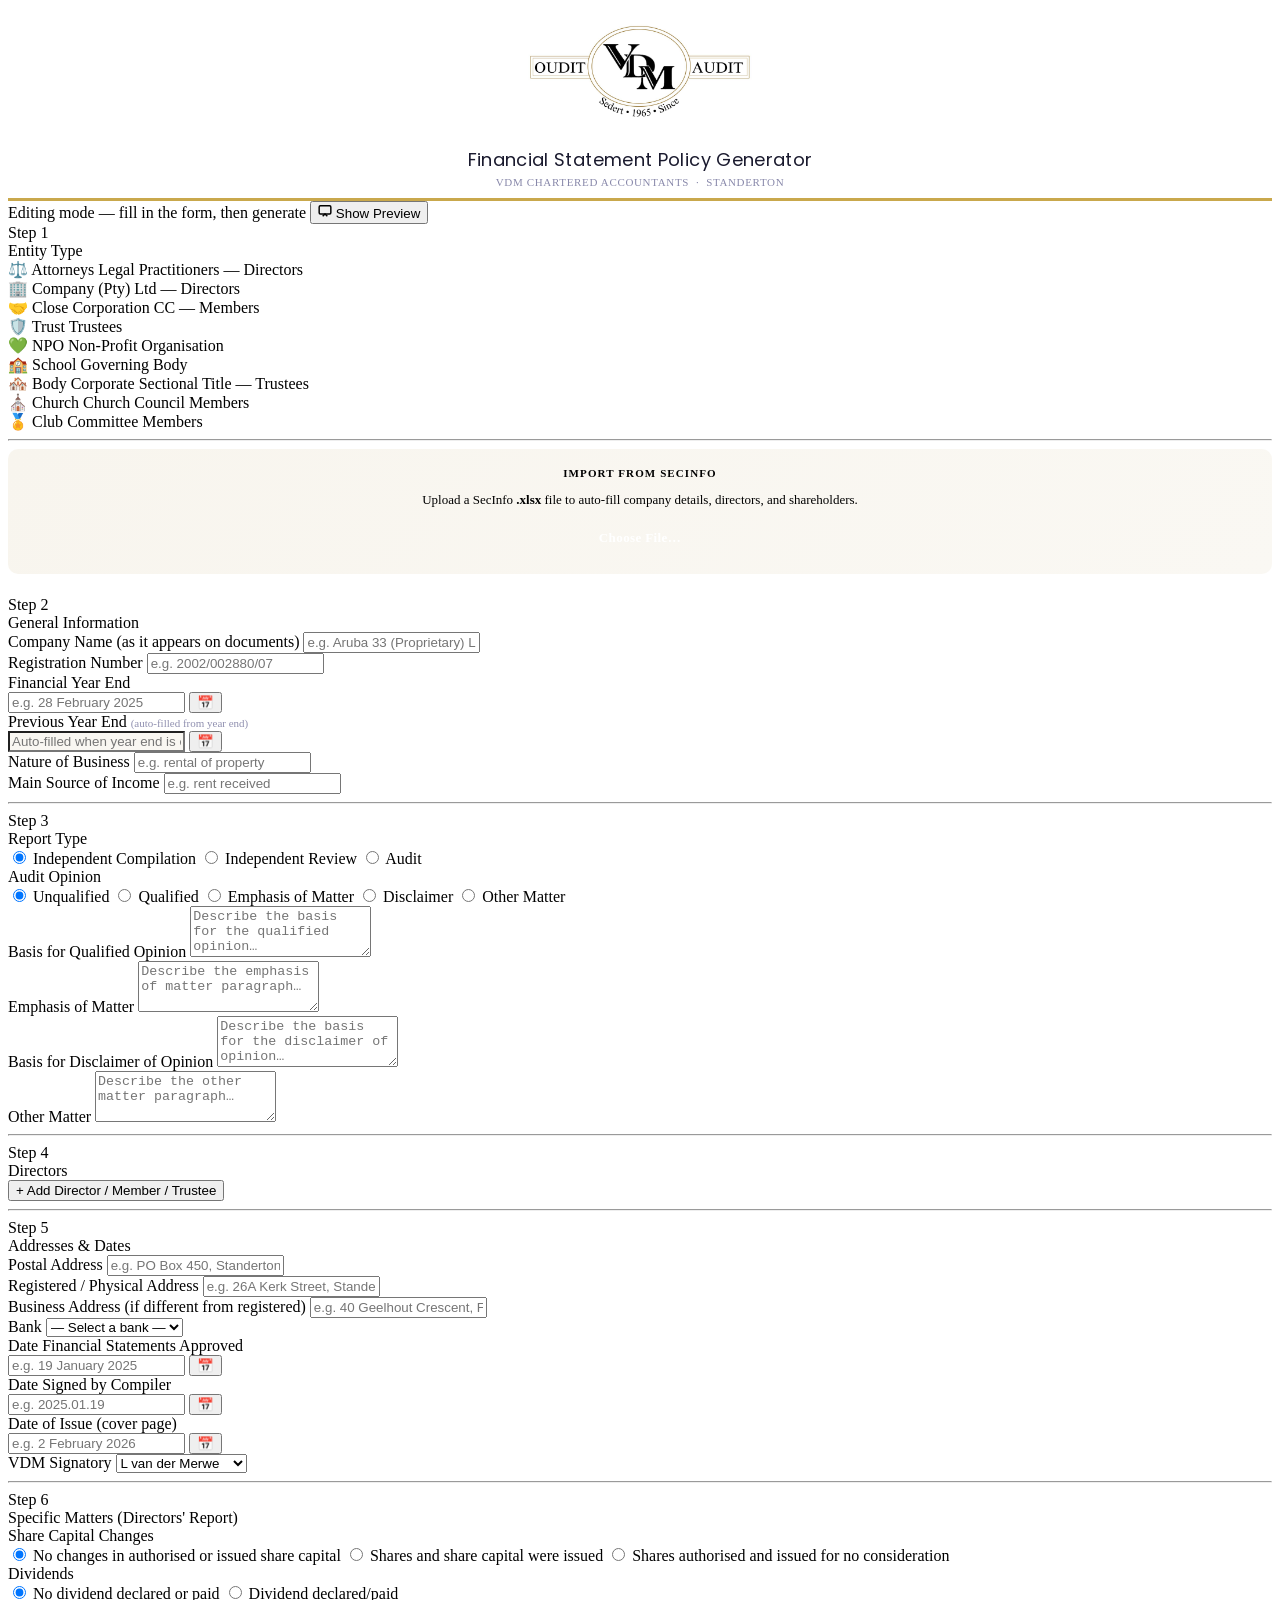
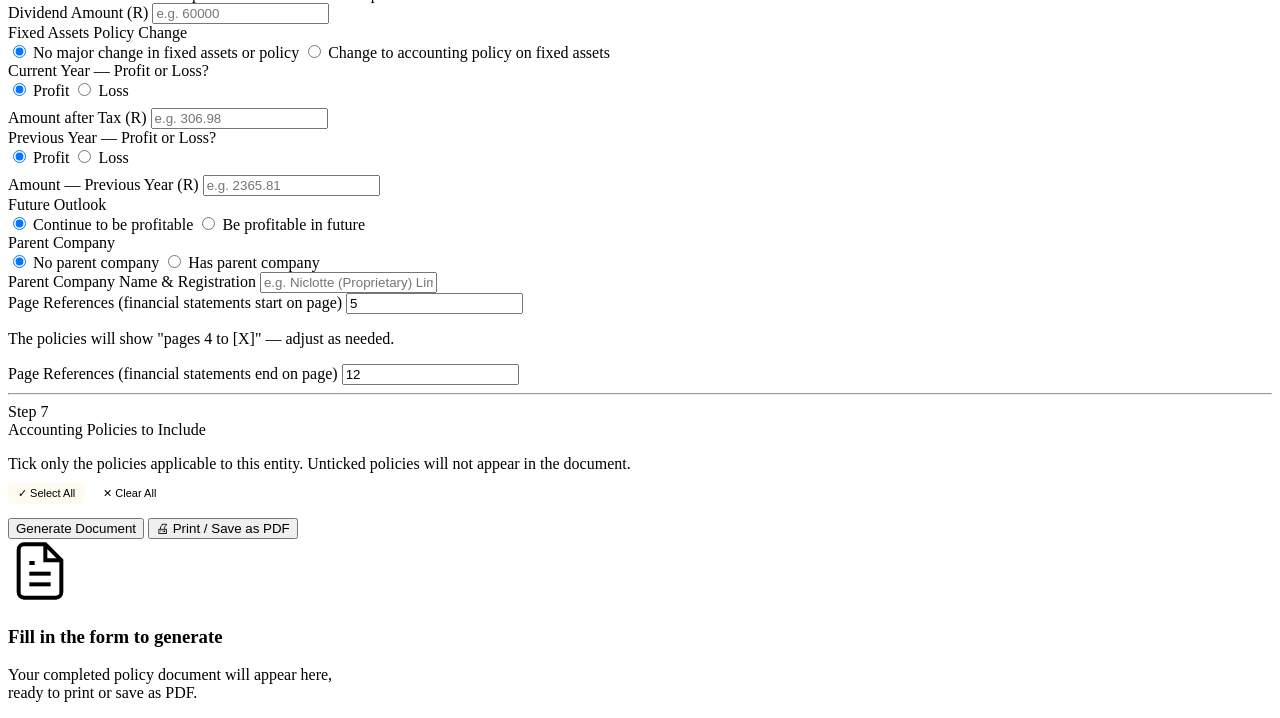
==== index.html @ 333bf8d8 "Add files via upload" ====
<!DOCTYPE html>
<html lang="en">

<head>
  <meta charset="UTF-8">
  <meta name="viewport" content="width=device-width, initial-scale=1.0">
  <title>VDM — Financial Statement Policy Generator</title>
  <link
    href="https://fonts.googleapis.com/css2?family=Libre+Baskerville:ital,wght@0,400;0,700;1,400&family=Poppins:wght@300;400;500;600;700&display=swap"
    rel="stylesheet">
  <script src="https://cdn.sheetjs.com/xlsx-0.20.3/package/dist/xlsx.full.min.js"></script>
  <link rel="stylesheet" href="css/styles.css">
</head>


<body>

  <div class="sticky-header-area" id="sticky-header-area">
    <header
      style="background:#fff; border-bottom: 3px solid #c9a84c; padding: 0; display:flex; flex-direction:column; align-items:center;">
      <img
        src="[data-uri]"
        alt="VDM Chartered Accountants"
        style="width:100%; max-height:130px; object-fit:contain; object-position:center; display:block;">
      <div style="text-align:center; padding: 8px 0 10px; background:#fff; width:100%;">
        <h1
          style="font-family:'Poppins',sans-serif; font-size:18px; font-weight:400; color:#1a1a2e; letter-spacing:0.02em; margin:0;">
          Financial Statement Policy Generator</h1>
        <p style="font-size:11px; color:#8888aa; margin:3px 0 0; letter-spacing:0.06em; text-transform:uppercase;">VDM
          Chartered Accountants &nbsp;·&nbsp; Standerton</p>
      </div>
    </header>

    <!-- ── MODE TOGGLE BAR ── -->
    <div class="mode-toggle-bar" id="mode-toggle-bar">
      <span class="mode-label" id="mode-label">Editing mode — fill in the form, then generate</span>
      <button class="btn-toggle-preview" onclick="togglePreview()" id="btn-toggle-preview">
        <svg width="14" height="14" viewBox="0 0 24 24" fill="none" stroke="currentColor" stroke-width="2.5">
          <rect x="2" y="3" width="20" height="14" rx="2" />
          <polyline points="8 21 12 17 16 21" />
        </svg>
        <span id="toggle-label">Show Preview</span>
      </button>
    </div>
  </div><!-- /sticky-header-area -->

  <div class="app form-only" id="app-container">

    <!-- ══════════════ FORM PANEL ══════════════ -->
    <div class="form-panel">

      <div class="step-label">Step 1</div>
      <div class="section-title">Entity Type</div>

      <div class="entity-grid" style="grid-template-columns:1fr 1fr;">
        <div class="entity-card" id="ec-attorneys" onclick="selectEntity(this,'attorneys')">
          <span class="ec-icon">⚖️</span>
          <span class="ec-label">Attorneys</span>
          <span class="ec-sub">Legal Practitioners — Directors</span>
        </div>
        <div class="entity-card" id="ec-company" onclick="selectEntity(this,'company')">
          <span class="ec-icon">🏢</span>
          <span class="ec-label">Company</span>
          <span class="ec-sub">(Pty) Ltd — Directors</span>
        </div>
        <div class="entity-card" id="ec-cc" onclick="selectEntity(this,'cc')">
          <span class="ec-icon">🤝</span>
          <span class="ec-label">Close Corporation</span>
          <span class="ec-sub">CC — Members</span>
        </div>
        <div class="entity-card" id="ec-trust" onclick="selectEntity(this,'trust')">
          <span class="ec-icon">🛡️</span>
          <span class="ec-label">Trust</span>
          <span class="ec-sub">Trustees</span>
        </div>
        <div class="entity-card" id="ec-npo" onclick="selectEntity(this,'npo')">
          <span class="ec-icon">💚</span>
          <span class="ec-label">NPO</span>
          <span class="ec-sub">Non-Profit Organisation</span>
        </div>
        <div class="entity-card" id="ec-school" onclick="selectEntity(this,'school')">
          <span class="ec-icon">🏫</span>
          <span class="ec-label">School</span>
          <span class="ec-sub">Governing Body</span>
        </div>
        <div class="entity-card" id="ec-bc" onclick="selectEntity(this,'bc')">
          <span class="ec-icon">🏘️</span>
          <span class="ec-label">Body Corporate</span>
          <span class="ec-sub">Sectional Title — Trustees</span>
        </div>
        <div class="entity-card" id="ec-church" onclick="selectEntity(this,'church')">
          <span class="ec-icon">⛪</span>
          <span class="ec-label">Church</span>
          <span class="ec-sub">Church Council Members</span>
        </div>
        <div class="entity-card" id="ec-club" onclick="selectEntity(this,'club')">
          <span class="ec-icon">🏅</span>
          <span class="ec-label">Club</span>
          <span class="ec-sub">Committee Members</span>
        </div>
      </div>

      <hr class="form-divider">

      <!-- ══════════════ EXCEL IMPORT ══════════════ -->
      <div style="background:linear-gradient(135deg,#f8f5ee 0%,#faf8f3 100%);border:1.5px dashed var(--gold);border-radius:10px;padding:18px 22px;margin-bottom:22px;text-align:center;">
        <div style="font-size:11px;font-weight:700;letter-spacing:0.1em;text-transform:uppercase;color:var(--gold);margin-bottom:8px;">Import from SecInfo</div>
        <p style="font-size:13px;color:var(--ink-light);margin-bottom:12px;">Upload a SecInfo <strong>.xlsx</strong> file to auto-fill company details, directors, and shareholders.</p>
        <label for="xlsx-import" style="display:inline-block;padding:10px 28px;background:var(--gold);color:#fff;border-radius:7px;cursor:pointer;font-weight:600;font-size:13px;letter-spacing:0.03em;transition:background .2s;">
          Choose File…
        </label>
        <input type="file" id="xlsx-import" accept=".xlsx,.xls" style="display:none;" onchange="importSecInfo(this)">
        <div id="import-status" style="margin-top:10px;font-size:12px;color:var(--success);display:none;"></div>
      </div>

      <div class="step-label">Step 2</div>
      <div class="section-title">General Information</div>

      <div class="field-group">
        <label id="label-entityName">Company Name (as it appears on documents)</label>
        <input type="text" id="companyName" placeholder="e.g. Aruba 33 (Proprietary) Limited" oninput="liveUpdate()">
      </div>

      <div class="field-group" id="att-reg-toggle-group" style="display:none;">
        <label style="font-size:13px;font-weight:600;color:var(--ink);">Does the firm have a registration
          number?</label>
        <div class="options-group" style="margin-top:4px;">
          <label class="option-pill"><input type="radio" name="attHasReg" value="yes" checked
              onchange="toggleAttReg(); liveUpdate()"> Yes</label>
          <label class="option-pill"><input type="radio" name="attHasReg" value="no"
              onchange="toggleAttReg(); liveUpdate()"> No</label>
        </div>
      </div>

      <div class="field-group" id="reg-number-group">
        <label id="label-regNumber">Registration Number</label>
        <input type="text" id="regNumber" placeholder="e.g. 2002/002880/07" oninput="liveUpdate()">
      </div>

      <div class="field-group">
        <label>Financial Year End</label>
        <div class="date-input-wrap">
          <input type="text" id="yearEnd" placeholder="e.g. 28 February 2025" oninput="autoFillPrevYear(); liveUpdate()">
          <button type="button" class="btn-cal" onclick="toggleCal('cal-yearEnd')" title="Pick date">&#x1f4c5;</button>
          <div id="cal-yearEnd" class="cal-popup hidden"></div>
        </div>
      </div>

      <div class="field-group">
        <label>Previous Year End <span style="font-weight:400;color:#9090b0;font-size:11px;">(auto-filled from year
            end)</span></label>
        <div class="date-input-wrap">
          <input type="text" id="prevYearEnd" placeholder="Auto-filled when year end is entered" oninput="liveUpdate()" style="background:#f9f7f2;">
          <button type="button" class="btn-cal" onclick="toggleCal('cal-prevYearEnd')" title="Pick date">&#x1f4c5;</button>
          <div id="cal-prevYearEnd" class="cal-popup hidden"></div>
        </div>
      </div>

      <div class="field-group">
        <label>Nature of Business</label>
        <input type="text" id="natureBusiness" placeholder="e.g. rental of property" oninput="liveUpdate()">
      </div>

      <div class="field-group">
        <label>Main Source of Income</label>
        <input type="text" id="mainIncome" placeholder="e.g. rent received" oninput="liveUpdate()">
      </div>

      <hr class="form-divider">
      <div class="step-label">Step 3</div>
      <div class="section-title">Report Type</div>

      <div class="field-group">
        <div class="options-group">
          <label class="option-pill">
            <input type="radio" name="reportType" value="compilation" checked onchange="onReportTypeChange()">
            Independent Compilation
          </label>
          <label class="option-pill">
            <input type="radio" name="reportType" value="review" onchange="onReportTypeChange()"> Independent Review
          </label>
          <label class="option-pill">
            <input type="radio" name="reportType" value="audit" onchange="onReportTypeChange()"> Audit
          </label>
        </div>
      </div>

      <!-- ── AUDIT sub-options ── -->
      <div id="report-sub-audit" class="report-sub-panel">
        <div class="report-sub-heading">Audit Opinion</div>
        <div class="options-group">
          <label class="option-pill">
            <input type="radio" name="auditType" value="unqualified" checked onchange="onAuditTypeChange()"> Unqualified
          </label>
          <label class="option-pill">
            <input type="radio" name="auditType" value="qualified" onchange="onAuditTypeChange()"> Qualified
          </label>
          <label class="option-pill">
            <input type="radio" name="auditType" value="emphasis" onchange="onAuditTypeChange()"> Emphasis of Matter
          </label>
          <label class="option-pill">
            <input type="radio" name="auditType" value="disclaimer" onchange="onAuditTypeChange()"> Disclaimer
          </label>
          <label class="option-pill">
            <input type="radio" name="auditType" value="other" onchange="onAuditTypeChange()"> Other Matter
          </label>
        </div>
        <div class="conditional field-group" id="audit-qualified-box">
          <label>Basis for Qualified Opinion</label>
          <textarea id="auditQualifiedText" rows="3" placeholder="Describe the basis for the qualified opinion…"
            oninput="liveUpdate()"></textarea>
        </div>
        <div class="conditional field-group" id="audit-emphasis-box">
          <label>Emphasis of Matter</label>
          <textarea id="auditEmphasisText" rows="3" placeholder="Describe the emphasis of matter paragraph…"
            oninput="liveUpdate()"></textarea>
        </div>
        <div class="conditional field-group" id="audit-disclaimer-box">
          <label>Basis for Disclaimer of Opinion</label>
          <textarea id="auditDisclaimerText" rows="3" placeholder="Describe the basis for the disclaimer of opinion…"
            oninput="liveUpdate()"></textarea>
        </div>
        <div class="conditional field-group" id="audit-other-box">
          <label>Other Matter</label>
          <textarea id="auditOtherText" rows="3" placeholder="Describe the other matter paragraph…"
            oninput="liveUpdate()"></textarea>
        </div>
      </div>

      <!-- ── SCHOOL AUDIT sub-options ── -->
      <div id="report-sub-audit-school" class="report-sub-panel" style="display:none;">

        <div class="report-sub-heading">Auditor</div>
        <div class="options-group" style="margin-bottom:14px;">
          <label class="option-pill">
            <input type="radio" name="schoolAuditor" value="R DE BEER" checked onchange="liveUpdate()"> Reinette de Beer
          </label>
          <label class="option-pill">
            <input type="radio" name="schoolAuditor" value="L VAN DER MERWE" onchange="liveUpdate()"> L van der Merwe
          </label>
        </div>

        <div class="report-sub-heading">Preparer</div>
        <div class="field-group" style="margin-bottom:10px;">
          <label>Preparer Full Name</label>
          <input type="text" id="schoolPreparerName" placeholder="e.g. Veronica Buchling"
            oninput="updateSchoolPreparerPreview(); liveUpdate()" style="margin-bottom:0;">
        </div>
        <div class="field-group" style="margin-bottom:6px;">
          <label>Preparer Capacity</label>
          <select id="schoolPreparerCapacity" onchange="onSchoolPreparerCapacityChange(); liveUpdate()">
            <option value="financial officer">Financial Officer</option>
            <option value="administrative officer">Administrative Officer</option>
            <option value="independent accountant">Independent Accountant</option>
            <option value="principal">Principal</option>
            <option value="other">Other…</option>
          </select>
          <input type="text" id="schoolPreparerCapacityOther" placeholder="e.g. bookkeeper"
            style="display:none;margin-top:8px;" oninput="updateSchoolPreparerPreview(); liveUpdate()">
        </div>
        <p class="hint" id="school-preparer-preview"
          style="font-style:italic;color:#555;margin-bottom:14px;min-height:16px;"></p>

        <div class="report-sub-heading">Audit Opinion</div>
        <div class="options-group">
          <label class="option-pill">
            <input type="radio" name="schoolAuditType" value="unqualified" checked onchange="onSchoolAuditTypeChange()">
            Unqualified
          </label>
          <label class="option-pill">
            <input type="radio" name="schoolAuditType" value="qualified" onchange="onSchoolAuditTypeChange()"> Qualified
          </label>
          <label class="option-pill">
            <input type="radio" name="schoolAuditType" value="disclaimer" onchange="onSchoolAuditTypeChange()">
            Disclaimer of Opinion
          </label>
        </div>
        <div class="conditional field-group" id="school-audit-qualified-box">
          <label>Basis for Qualified Opinion</label>
          <textarea id="schoolAuditQualifiedText" rows="4" placeholder="Describe the basis for the qualified opinion…"
            oninput="liveUpdate()"></textarea>
        </div>
        <div class="conditional field-group visible" id="school-audit-other-box">
          <label>Other Matter <span style="font-weight:400;color:#9090b0;font-size:11px;">(optional — leave blank to
              omit)</span></label>
          <textarea id="schoolAuditOtherText" rows="3" placeholder="Describe any other matter to include…"
            oninput="liveUpdate()"></textarea>
        </div>
        <div class="conditional field-group" id="school-audit-disclaimer-box">
          <label>Basis for Disclaimer of Opinion</label>
          <textarea id="schoolAuditDisclaimerText" rows="6"
            placeholder="List matters that led to the disclaimer, one per line:&#10;1. Fraudulent claims of R …&#10;2. A cash shortage of R … could not be verified."
            oninput="liveUpdate()"></textarea>
        </div>
      </div>

      <!-- ── ATTORNEYS AUDIT sub-options ── -->
      <div id="report-sub-audit-attorneys" class="report-sub-panel" style="display:none;">
        <div class="field-group">
          <label>Governance Structure</label>
          <div class="options-group">
            <label class="option-pill"><input type="radio" name="attGovType" value="directors" checked
                onchange="liveUpdate()"> Directors</label>
            <label class="option-pill"><input type="radio" name="attGovType" value="partners" onchange="liveUpdate()">
              Partners</label>
          </div>
        </div>
        <div class="field-group">
          <div class="report-sub-heading">Opinion Type</div>
          <div class="options-group">
            <label class="option-pill"><input type="radio" name="attOpinionType" value="unmodified" checked
                onchange="onAttOpinionTypeChange()"> Unmodified</label>
            <label class="option-pill"><input type="radio" name="attOpinionType" value="modified"
                onchange="onAttOpinionTypeChange()"> Modified</label>
            <label class="option-pill"><input type="radio" name="attOpinionType" value="disclaimer"
                onchange="onAttOpinionTypeChange()"> Disclaimer of Opinion</label>
          </div>
        </div>
        <div class="conditional field-group" id="att-modified-box">
          <label>Basis for Modified Opinion</label>
          <textarea id="attModifiedText" rows="4" placeholder="Describe the basis for the modified opinion…"
            oninput="liveUpdate()"></textarea>
        </div>
        <div class="conditional field-group" id="att-disclaimer-box">
          <label>Basis for Disclaimer of Opinion</label>
          <textarea id="attDisclaimerText" rows="4" placeholder="Describe the basis for the disclaimer of opinion…"
            oninput="liveUpdate()"></textarea>
        </div>
        <div class="field-group">
          <label>Investment Practice</label>
          <div class="options-group">
            <label class="option-pill"><input type="radio" name="attInvestment" value="no" checked
                onchange="liveUpdate()"> Has NOT carried on an investment practice</label>
            <label class="option-pill"><input type="radio" name="attInvestment" value="yes" onchange="liveUpdate()"> Has
              carried on and complied</label>
          </div>
        </div>
        <div class="field-group">
          <label>Other Reporting Responsibilities</label>
          <div class="options-group">
            <label class="option-pill"><input type="radio" name="attOtherReport" value="none" checked
                onchange="toggleVisible('att-other-report-box', false); liveUpdate()"> None</label>
            <label class="option-pill"><input type="radio" name="attOtherReport" value="custom"
                onchange="toggleVisible('att-other-report-box', true); liveUpdate()"> Custom text</label>
          </div>
          <div class="conditional field-group" id="att-other-report-box">
            <textarea id="attOtherReportText" rows="3" placeholder="Describe other reporting responsibilities…"
              oninput="liveUpdate()"></textarea>
          </div>
        </div>
        <div class="field-group">
          <label>Auditor (signs the report)</label>
          <div class="options-group">
            <label class="option-pill"><input type="radio" name="attAuditor" value="rdb" checked
                onchange="liveUpdate()"> R de Beer (Reinette)</label>
            <label class="option-pill"><input type="radio" name="attAuditor" value="lvm" onchange="liveUpdate()"> L van
              der Merwe </label>
          </div>
        </div>
      </div>

      <!-- ── REVIEW sub-options ── -->
      <div id="report-sub-review" class="report-sub-panel" style="display:none;">
        <div class="report-sub-heading">Review Conclusion</div>
        <div class="options-group">
          <label class="option-pill">
            <input type="radio" name="reviewType" value="unqualified" checked onchange="onReviewTypeChange()">
            Unqualified
          </label>
          <label class="option-pill">
            <input type="radio" name="reviewType" value="qualified" onchange="onReviewTypeChange()"> Qualified
          </label>
        </div>
        <div class="conditional field-group" id="review-qualified-box">
          <div class="report-sub-heading" style="margin-top:6px;">Basis for Qualified Conclusion</div>
          <div class="options-group">
            <label class="option-pill">
              <input type="radio" name="reviewQualifiedBasis" value="insolvent" checked
                onchange="onReviewQualifiedBasisChange()"> Insolvent (template)
            </label>
            <label class="option-pill">
              <input type="radio" name="reviewQualifiedBasis" value="custom" onchange="onReviewQualifiedBasisChange()">
              Custom (type your own)
            </label>
          </div>
          <div class="conditional field-group" id="review-qualified-insolvent-box" style="margin-top:8px;">
            <label>Accumulated Loss (R)</label>
            <input type="text" id="reviewAccLoss" placeholder="e.g. 575385.26" oninput="liveUpdate()">
            <label style="margin-top:10px;">Total Liabilities Exceed Assets By (R)</label>
            <input type="text" id="reviewExcessLiab" placeholder="e.g. 781096.37" oninput="liveUpdate()">
          </div>
          <div class="conditional field-group" id="review-qualified-custom-box" style="margin-top:8px;">
            <label>Custom Basis for Qualified Conclusion</label>
            <textarea id="reviewQualifiedText" rows="3" placeholder="Describe the basis for the qualified conclusion…"
              oninput="liveUpdate()"></textarea>
          </div>
        </div>
      </div>

      <!-- ── COMPILATION sub-options ── -->
      <div id="report-sub-compilation" class="report-sub-panel" style="display:none;">
        <div class="report-sub-heading">Compilation Notes</div>
        <div class="options-group">
          <label class="option-pill">
            <input type="radio" name="compilationType" value="normal" checked onchange="onCompilationTypeChange()">
            Normal
          </label>
          <label class="option-pill">
            <input type="radio" name="compilationType" value="insolvent" onchange="onCompilationTypeChange()"> Insolvent
          </label>
          <label class="option-pill">
            <input type="radio" name="compilationType" value="other" onchange="onCompilationTypeChange()"> Add Other
            Matter
          </label>
        </div>
        <div class="conditional field-group" id="compilation-insolvent-box">
          <label>Accumulated Loss (R)</label>
          <input type="text" id="insolventAccLoss" placeholder="e.g. 6993" oninput="liveUpdate()">
          <label style="margin-top:10px;">Total Liabilities Exceed Assets By (R)</label>
          <input type="text" id="insolventExcessLiab" placeholder="e.g. 6993" oninput="liveUpdate()">
          <label style="margin-top:10px;">Additional Insolvency Note (optional)</label>
          <textarea id="compilationInsolventText" rows="2" placeholder="Any additional details to include…"
            oninput="liveUpdate()"></textarea>
        </div>
        <div class="conditional field-group" id="compilation-other-box">
          <label>Other Matter</label>
          <textarea id="compilationOtherText" rows="3" placeholder="Describe the other matter to include…"
            oninput="liveUpdate()"></textarea>
        </div>
      </div>

      <hr class="form-divider">
      <div class="step-label">Step 4</div>
      <div class="section-title" id="directors-section-title">Directors</div>

      <div id="directors-list"></div>
      <button class="btn-add" onclick="addDirector()">+ Add Director / Member / Trustee</button>

      <hr class="form-divider">
      <div class="step-label">Step 5</div>
      <div class="section-title">Addresses &amp; Dates</div>

      <div class="field-group">
        <label>Postal Address</label>
        <input type="text" id="postalAddress" placeholder="e.g. PO Box 450, Standerton, 2430" oninput="liveUpdate()">
      </div>

      <div class="field-group">
        <label>Registered / Physical Address</label>
        <input type="text" id="regAddress" placeholder="e.g. 26A Kerk Street, Standerton, 2430" oninput="liveUpdate()">
      </div>

      <div class="field-group">
        <label>Business Address (if different from registered)</label>
        <input type="text" id="businessAddress" placeholder="e.g. 40 Geelhout Crescent, Flora Park, 2430"
          oninput="liveUpdate()">
      </div>

      <div class="field-group">
        <label>Bank</label>
        <select id="bankSelect" onchange="updateBank()">
          <option value="">— Select a bank —</option>
          <option value="ABSA">ABSA</option>
          <option value="First National Bank">First National Bank</option>
          <option value="Standard Bank">Standard Bank</option>
          <option value="Investec">Investec</option>
          <option value="Capitec">Capitec</option>
          <option value="Discovery Bank">Discovery Bank</option>
          <option value="Nedbank">Nedbank</option>
          <option value="Tyme Bank">Tyme Bank</option>
          <option value="African Bank">African Bank</option>
          <option value="Al Baraka Bank">Al Baraka Bank</option>
          <option value="other">Other…</option>
        </select>
        <input type="text" id="bankOther" placeholder="Enter bank name" oninput="liveUpdate()"
          style="display:none;margin-top:8px;">
        <input type="hidden" id="bankName">
      </div>

      <div class="field-group">
        <label>Date Financial Statements Approved</label>
        <div class="date-input-wrap">
          <input type="text" id="dateApproved" placeholder="e.g. 19 January 2025" oninput="liveUpdate()">
          <button type="button" class="btn-cal" onclick="toggleCal('cal-dateApproved')" title="Pick date">&#x1f4c5;</button>
          <div id="cal-dateApproved" class="cal-popup hidden"></div>
        </div>
      </div>

      <div class="field-group">
        <label>Date Signed by Compiler</label>
        <div class="date-input-wrap">
          <input type="text" id="dateSigned" placeholder="e.g. 2025.01.19" oninput="liveUpdate()">
          <button type="button" class="btn-cal" onclick="toggleCal('cal-dateSigned')" title="Pick date">&#x1f4c5;</button>
          <div id="cal-dateSigned" class="cal-popup hidden"></div>
        </div>
      </div>

      <div class="field-group">
        <label>Date of Issue (cover page)</label>
        <div class="date-input-wrap">
          <input type="text" id="dateOfIssue" placeholder="e.g. 2 February 2026" oninput="liveUpdate()">
          <button type="button" class="btn-cal" onclick="toggleCal('cal-dateOfIssue')" title="Pick date">&#x1f4c5;</button>
          <div id="cal-dateOfIssue" class="cal-popup hidden"></div>
        </div>
      </div>

      <div class="field-group">
        <label id="label-signer">VDM Signatory</label>
        <select id="compilerSigner" onchange="liveUpdate()">
          <option value="L VAN DER MERWE">L van der Merwe</option>
          <option value="HL VAN DER MERWE">HL van der Merwe</option>
          <option value="R DE BEER">R de Beer</option>
          <option value="R WOLMARANS">R Wolmarans</option>
        </select>
      </div>

      <!-- Preparer block (review / audit only, non-school) -->
      <div id="preparer-block" style="display:none;">
        <div class="field-group">
          <label>Preparer Full Name</label>
          <input type="text" id="preparerName" placeholder="e.g. Veronica Buchling"
            oninput="updatePreparerPreview(); liveUpdate()" style="margin-bottom:0;">
        </div>
        <div class="field-group" style="margin-bottom:6px;">
          <label>Preparer Capacity</label>
          <select id="preparerCapacity" onchange="onPreparerCapacityChange(); liveUpdate()">
            <option value="financial officer">Financial Officer</option>
            <option value="administrative officer">Administrative Officer</option>
            <option value="independent accountant">Independent Accountant</option>
            <option value="chief financial officer">Chief Financial Officer</option>
            <option value="bookkeeper">Bookkeeper</option>
            <option value="treasurer">Treasurer</option>
            <option value="other">Other...</option>
          </select>
          <input type="text" id="preparerCapacityOther" placeholder="e.g. secretary"
            style="display:none;margin-top:8px;" oninput="updatePreparerPreview(); liveUpdate()">
        </div>
        <p class="hint" id="preparer-preview" style="font-style:italic;color:#555;margin-bottom:4px;min-height:16px;">
        </p>
        <!-- Engagement letter question — shown for all report types -->
        <div id="engagement-block"
          style="display:none;margin-top:14px;padding-top:14px;border-top:1px solid var(--border);">
          <label style="font-size:13px;font-weight:600;color:var(--ink);">Do you require an engagement letter?</label>
          <div class="options-group" style="margin-top:6px;">
            <label class="option-pill">
              <input type="radio" name="engagementLetter" value="no" checked
                onchange="toggleEngagementTypes(); liveUpdate()"> No
            </label>
            <label class="option-pill">
              <input type="radio" name="engagementLetter" value="yes" onchange="toggleEngagementTypes(); liveUpdate()">
              Yes
            </label>
          </div>
          <div id="engagement-types-panel"
            style="display:none;margin-top:10px;padding:12px 16px;background:var(--panel);border-radius:8px;border:1px solid var(--border);">
            <div id="engagement-types-standard">
              <label
                style="font-size:12px;font-weight:600;color:var(--ink-light);display:block;margin-bottom:8px;">Select
                engagement letter type(s):</label>
              <div style="display:flex;flex-wrap:wrap;gap:10px;">
                <label class="option-pill" style="display:inline-flex;align-items:center;gap:6px;">
                  <input type="checkbox" id="engTypeAccounting" onchange="liveUpdate()"> Accounting
                </label>
                <label class="option-pill" style="display:inline-flex;align-items:center;gap:6px;">
                  <input type="checkbox" id="engTypeReview" onchange="liveUpdate()"> Review
                </label>
                <label class="option-pill" style="display:inline-flex;align-items:center;gap:6px;">
                  <input type="checkbox" id="engTypeAudit" onchange="liveUpdate()"> Audit
                </label>
              </div>
            </div>
            <div id="engagement-types-attorneys" style="display:none;">
              <p style="font-size:12px;color:var(--ink-light);margin:0;">✓ Reasonable Assurance Engagement — Legal
                Practitioners' Trust Accounts (Audit letterhead)</p>
              <div class="field-group" style="margin-top:10px;margin-bottom:0;">
                <label style="font-size:12px;font-weight:600;">Engagement Letter Signed By</label>
                <div class="options-group" style="margin-top:4px;">
                  <label class="option-pill"><input type="radio" name="attEngSigner" value="R DE BEER" checked
                      onchange="liveUpdate()"> R de Beer (Reinette)</label>
                  <label class="option-pill"><input type="radio" name="attEngSigner" value="L VAN DER MERWE"
                      onchange="liveUpdate()"> L van der Merwe </label>
                </div>
              </div>
            </div>
          </div>
          <p class="hint">If yes, the selected engagement letter(s) will be appended to the generated document.</p>
        </div>
      </div>

      <hr class="form-divider" id="step6-divider">
      <div id="step6-block">
        <div class="step-label">Step 6</div>
        <div class="section-title">Specific Matters (Directors' Report)</div>

        <div class="field-group" id="share-capital-group">
          <label>Share Capital Changes</label>
          <div class="options-group">
            <label class="option-pill">
              <input type="radio" name="shareCapital" value="nochange" checked onchange="liveUpdate()"> No changes in
              authorised or issued share capital
            </label>
            <label class="option-pill">
              <input type="radio" name="shareCapital" value="issued" onchange="liveUpdate()"> Shares and share capital
              were issued
            </label>
            <label class="option-pill">
              <input type="radio" name="shareCapital" value="noconsideration" onchange="liveUpdate()"> Shares authorised
              and issued for no consideration
            </label>
          </div>
        </div>

        <div class="field-group" id="dividends-group">
          <label id="dividends-label">Dividends</label>
          <div class="options-group">
            <label class="option-pill" id="dividend-pill-none">
              <input type="radio" name="dividends" value="none" checked onchange="updateDividend()"> No dividend
              declared or paid
            </label>
            <label class="option-pill" id="dividend-pill-declared">
              <input type="radio" name="dividends" value="declared" onchange="updateDividend()"> Dividend declared/paid
            </label>
          </div>
        </div>
        <div class="conditional field-group" id="dividend-amount-group">
          <label>Dividend Amount (R)</label>
          <input type="text" id="dividendAmount" placeholder="e.g. 60000" oninput="liveUpdate()">
        </div>

        <div class="field-group">
          <label>Fixed Assets Policy Change</label>
          <div class="options-group">
            <label class="option-pill">
              <input type="radio" name="fixedAssets" value="nochange" checked onchange="liveUpdate()"> No major change
              in fixed assets or policy
            </label>
            <label class="option-pill">
              <input type="radio" name="fixedAssets" value="change" onchange="liveUpdate()"> Change to accounting policy
              on fixed assets
            </label>
          </div>
        </div>

        <div class="field-group">
          <label>Current Year — Profit or Loss?</label>
          <div class="options-group" style="margin-bottom:8px;">
            <label class="option-pill">
              <input type="radio" name="plType" value="profit" checked onchange="liveUpdate()"> Profit
            </label>
            <label class="option-pill">
              <input type="radio" name="plType" value="loss" onchange="liveUpdate()"> Loss
            </label>
          </div>
          <label style="margin-top:4px;">Amount after Tax (R)</label>
          <input type="text" id="profitLoss" placeholder="e.g. 306.98" oninput="liveUpdate()">
        </div>
        <div class="field-group">
          <label>Previous Year — Profit or Loss?</label>
          <div class="options-group" style="margin-bottom:8px;">
            <label class="option-pill">
              <input type="radio" name="prevPlType" value="profit" checked onchange="liveUpdate()"> Profit
            </label>
            <label class="option-pill">
              <input type="radio" name="prevPlType" value="loss" onchange="liveUpdate()"> Loss
            </label>
          </div>
          <label style="margin-top:4px;">Amount — Previous Year (R)</label>
          <input type="text" id="prevProfitLoss" placeholder="e.g. 2365.81" oninput="liveUpdate()">
        </div>
        <div class="field-group">
          <label>Future Outlook</label>
          <div class="options-group">
            <label class="option-pill">
              <input type="radio" name="outlook" value="continue" checked onchange="liveUpdate()"> Continue to be
              profitable
            </label>
            <label class="option-pill">
              <input type="radio" name="outlook" value="future" onchange="liveUpdate()"> Be profitable in future
            </label>
          </div>
        </div>

        <div class="field-group" id="parent-co-group">
          <label>Parent Company</label>
          <div class="options-group">
            <label class="option-pill">
              <input type="radio" name="parentCo" value="none" checked onchange="updateParent()"> No parent company
            </label>
            <label class="option-pill">
              <input type="radio" name="parentCo" value="has" onchange="updateParent()"> Has parent company
            </label>
          </div>
        </div>
        <div class="conditional field-group" id="parent-group">
          <label>Parent Company Name &amp; Registration</label>
          <input type="text" id="parentName"
            placeholder="e.g. Niclotte (Proprietary) Limited, (Registration number - 1997/007124/07)"
            oninput="liveUpdate()">
        </div>

        <div class="field-group">
          <label>Page References (financial statements start on page)</label>
          <input type="text" id="pageStart" placeholder="e.g. 5" oninput="liveUpdate()" value="5">
          <p class="hint">The policies will show "pages 4 to [X]" — adjust as needed.</p>
        </div>
        <div class="field-group">
          <label>Page References (financial statements end on page)</label>
          <input type="text" id="pageEnd" placeholder="e.g. 12" oninput="liveUpdate()" value="12">
        </div>

      </div><!-- /step6-block -->

      <!-- ── BODY CORPORATE specific fields (Step 6 replacement) ── -->
      <div id="step6-bc-divider" style="display:none;">
        <hr class="form-divider">
      </div>
      <div id="step6-bc-block" style="display:none;">
        <div class="step-label">Step 6</div>
        <div class="section-title">Body Corporate — Trustees' Report</div>

        <div class="field-group">
          <label>Scheme Name &amp; Physical Address</label>
          <input type="text" id="bcSchemeAddress"
            placeholder="e.g. Majuba Body Corporate, 7 Charl Cilliers Street, Secunda, 2302" oninput="liveUpdate()">
          <p class="hint">Used in the "established to administer the common property of…" paragraph.</p>
        </div>

        <div class="field-group">
          <label>Events After the Reporting Period</label>
          <div class="options-group" style="margin-bottom:8px;">
            <label class="option-pill">
              <input type="radio" name="bcEvents" value="none" checked onchange="onBcEventsChange()"> No material events
            </label>
            <label class="option-pill">
              <input type="radio" name="bcEvents" value="custom" onchange="onBcEventsChange()"> Describe events
            </label>
          </div>
          <div class="conditional field-group" id="bc-events-box" style="margin-top:8px;">
            <textarea id="bcEventsText" rows="3"
              placeholder="Describe the event(s) that occurred after the reporting date…"
              oninput="liveUpdate()"></textarea>
          </div>
        </div>

        <div class="field-group">
          <label>Contributions Result — Current Year</label>
          <div class="options-group" style="margin-bottom:8px;">
            <label class="option-pill">
              <input type="radio" name="bcContribType" value="surplus" checked onchange="liveUpdate()"> Levy Surplus
            </label>
            <label class="option-pill">
              <input type="radio" name="bcContribType" value="deficit" onchange="liveUpdate()"> Levy Deficit
            </label>
          </div>
          <label style="margin-top:4px;">Amount (R)</label>
          <input type="text" id="bcContribAmount" placeholder="e.g. 43 981" oninput="liveUpdate()">
        </div>

        <div class="field-group">
          <label>Previous Year Label</label>
          <input type="text" id="bcPrevYear" placeholder="e.g. 2024" oninput="liveUpdate()" style="max-width:120px;">
        </div>

        <div class="field-group">
          <label>Contributions Result — Previous Year</label>
          <div class="options-group" style="margin-bottom:8px;">
            <label class="option-pill">
              <input type="radio" name="bcPrevContribType" value="surplus" checked onchange="liveUpdate()"> Levy Surplus
            </label>
            <label class="option-pill">
              <input type="radio" name="bcPrevContribType" value="deficit" onchange="liveUpdate()"> Levy Deficit
            </label>
          </div>
          <label style="margin-top:4px;">Previous Year Amount (R)</label>
          <input type="text" id="bcPrevContribAmount" placeholder="e.g. 45 852" oninput="liveUpdate()">
        </div>

        <div class="field-group">
          <label>Management &amp; Conduct Rules</label>
          <div class="options-group">
            <label class="option-pill">
              <input type="radio" name="bcMgmtRules" value="nochange" checked onchange="liveUpdate()"> No amendments or
              additions
            </label>
            <label class="option-pill">
              <input type="radio" name="bcMgmtRules" value="custom" onchange="onBcMgmtRulesChange()"> Amendments made —
              describe
            </label>
          </div>
          <div class="conditional field-group" id="bc-mgmt-rules-box" style="margin-top:8px;">
            <textarea id="bcMgmtRulesText" rows="3"
              placeholder="Describe the amendment or addition to the management/conduct rules…"
              oninput="liveUpdate()"></textarea>
          </div>
        </div>

        <hr style="border:none;border-top:1px dashed var(--border);margin:18px 0;">
        <div class="step-label" style="margin-bottom:4px;">Annual General Meeting Minutes</div>
        <p class="hint" style="margin-bottom:12px;">If required, the AGM minutes will be appended after the policy
          pages.</p>

        <div class="field-group">
          <label>Include AGM Minutes?</label>
          <div class="options-group">
            <label class="option-pill">
              <input type="radio" name="bcAGM" value="no" checked onchange="liveUpdate()"> No
            </label>
            <label class="option-pill">
              <input type="radio" name="bcAGM" value="yes" onchange="liveUpdate()"> Yes
            </label>
          </div>
        </div>

        <div class="field-group">
          <label>Meeting Venue</label>
          <input type="text" id="bcAGMVenue" placeholder="e.g. 7 Charl Cilliers Street, Secunda" oninput="liveUpdate()">
          <p class="hint">Used in "held at _____ on [date]".</p>
        </div>

        <div class="field-group">
          <label>Meeting Date</label>
          <div class="date-input-wrap">
            <input type="text" id="bcAGMDate" placeholder="e.g. 30 October 2025" oninput="liveUpdate()">
            <button type="button" class="btn-cal" onclick="toggleCal('cal-bcAGMDate')" title="Pick date">&#x1f4c5;</button>
            <div id="cal-bcAGMDate" class="cal-popup hidden"></div>
          </div>
        </div>

      </div>

      <!-- ── TRUST specific fields (Minutes) ── -->
      <div id="step6-trust-divider" style="display:none;">
        <hr class="form-divider">
      </div>
      <div id="step6-trust-block" style="display:none;">
        <div class="step-label">Step 6</div>
        <div class="section-title">Trust — Minutes of Annual General Meeting</div>

        <div class="field-group">
          <label>Meeting Venue</label>
          <input type="text" id="trustAGMVenue" placeholder="e.g. 17 Church Street, Standerton" oninput="liveUpdate()">
          <p class="hint">Used in "held at _____ on [date]".</p>
        </div>

        <div class="field-group">
          <label>Meeting Date</label>
          <div class="date-input-wrap">
            <input type="text" id="trustAGMDate" placeholder="e.g. 1 March 2025" oninput="liveUpdate()">
            <button type="button" class="btn-cal" onclick="toggleCal('cal-trustAGMDate')" title="Pick date">&#x1f4c5;</button>
            <div id="cal-trustAGMDate" class="cal-popup hidden"></div>
          </div>
        </div>

        <div class="field-group">
          <label>Bank Account</label>
          <div class="options-group">
            <label class="option-pill">
              <input type="radio" name="trustBankAcct" value="has" checked onchange="liveUpdate()"> Trust has a bank
              account
            </label>
            <label class="option-pill">
              <input type="radio" name="trustBankAcct" value="none" onchange="liveUpdate()"> No bank account
              (unnecessary costs)
            </label>
          </div>
        </div>

        <div class="field-group">
          <label>Tax Registration</label>
          <div class="options-group">
            <label class="option-pill">
              <input type="radio" name="trustTax" value="registered" checked onchange="liveUpdate()"> Trust is
              registered for tax
            </label>
            <label class="option-pill">
              <input type="radio" name="trustTax" value="none" onchange="liveUpdate()"> Never registered — no taxable
              income after distributions
            </label>
          </div>
        </div>

        <div class="field-group">
          <label>Distributions to Beneficiaries</label>
          <div class="options-group">
            <label class="option-pill">
              <input type="radio" name="trustDistributions" value="yes" checked onchange="liveUpdate()"> All
              distributions approved by trustees (loan accounts)
            </label>
            <label class="option-pill">
              <input type="radio" name="trustDistributions" value="no" onchange="liveUpdate()"> No distributions during
              this financial year
            </label>
          </div>
        </div>

        <div class="field-group">
          <label>Donations Received</label>
          <div class="options-group">
            <label class="option-pill">
              <input type="radio" name="trustDonations" value="no" checked onchange="liveUpdate()"> No donations
              received
            </label>
            <label class="option-pill">
              <input type="radio" name="trustDonations" value="yes" onchange="liveUpdate()"> Donations were received
            </label>
          </div>
        </div>

        <div class="field-group">
          <label>Trustees' Remuneration</label>
          <div class="options-group">
            <label class="option-pill">
              <input type="radio" name="trustRemuneration" value="approved" onchange="liveUpdate()"> Approved as shown
              in financial statements
            </label>
            <label class="option-pill">
              <input type="radio" name="trustRemuneration" value="none" checked onchange="liveUpdate()"> No remuneration
              this financial year
            </label>
          </div>
        </div>

        <div class="field-group">
          <label>Trust Deed &amp; Letter of Authority Changes</label>
          <div class="options-group">
            <label class="option-pill">
              <input type="radio" name="trustDeedChanges" value="none" checked onchange="onTrustDeedChange()"> No
              changes
            </label>
            <label class="option-pill">
              <input type="radio" name="trustDeedChanges" value="custom" onchange="onTrustDeedChange()"> Changes were
              made — describe
            </label>
          </div>
          <div class="conditional field-group" id="trust-deed-box" style="margin-top:8px;">
            <label>Trust Deed Changes</label>
            <textarea id="trustDeedText" rows="2" placeholder="Describe Trust Deed changes…"
              oninput="liveUpdate()"></textarea>
            <label style="margin-top:8px;">Letter of Authority Changes</label>
            <textarea id="trustLoaText" rows="2" placeholder="Describe Letter of Authority changes…"
              oninput="liveUpdate()"></textarea>
          </div>
        </div>

      </div>


      <!-- Church policies toggle -->
      <div id="church-policies-divider" style="display:none;">
        <hr class="form-divider">
      </div>
      <div id="church-policies-block" style="display:none;">
        <div class="step-label">Step 6</div>
        <div class="section-title">Accounting Policies</div>
        <div class="field-group">
          <label>Include accounting policies in the document?</label>
          <div class="options-group">
            <label class="option-pill">
              <input type="radio" name="churchPolicies" value="yes" checked onchange="liveUpdate()"> Yes — include
              policies
            </label>
            <label class="option-pill">
              <input type="radio" name="churchPolicies" value="no" onchange="liveUpdate()"> No — skip policies
            </label>
          </div>
          <p class="hint">If included, select the applicable policies below in Step 7.</p>
        </div>
      </div>

      <hr class="form-divider" id="step7-divider">
      <div id="step7-block">
        <div class="step-label">Step 7</div>
        <div class="section-title">Accounting Policies to Include</div>
        <p class="hint" style="margin-bottom:10px;">Tick only the policies applicable to this entity. Unticked policies
          will not appear in the document.</p>
        <div style="display:flex;gap:8px;margin-bottom:14px;">
          <button type="button" onclick="selectAllPolicies(true)"
            style="font-size:11px;padding:4px 10px;border:1px solid var(--gold);background:#fffbf0;color:var(--ink);border-radius:5px;cursor:pointer;">&#10003;
            Select All</button>
          <button type="button" onclick="selectAllPolicies(false)"
            style="font-size:11px;padding:4px 10px;border:1px solid var(--border);background:var(--cream);color:var(--ink-light);border-radius:5px;cursor:pointer;">&#10005;
            Clear All</button>
        </div>

        <div id="policy-checklist"></div>
      </div><!-- end step7-block -->

      <!-- ── MINUTES — Company (Step 8) ── -->
      <div id="minutes-divider" style="display:none;">
        <hr class="form-divider">
      </div>
      <div id="minutes-block" style="display:none;">
        <div class="step-label">Step 8</div>
        <div class="section-title">Minutes</div>
        <p class="hint" style="margin-bottom:14px;">Generates two separate pages: a Directors' Meeting and a
          Shareholders' AGM. Entity name, year end and directors are pulled from Steps 2 &amp; 4.</p>

        <div class="field-group">
          <label>Meeting Place</label>
          <input type="text" id="minutes-venue" placeholder="e.g. Standerton" oninput="liveUpdate()">
        </div>

        <div class="field-group">
          <label>Meeting Date</label>
          <div class="date-input-wrap">
            <input type="text" id="minutes-date" placeholder="e.g. 24 January 2025" oninput="liveUpdate()">
            <button type="button" class="btn-cal" onclick="toggleCal('cal-minutes-date')" title="Pick date">&#x1f4c5;</button>
            <div id="cal-minutes-date" class="cal-popup hidden"></div>
          </div>
        </div>

        <hr style="border:none;border-top:1px dashed var(--border);margin:16px 0 14px;">
        <div
          style="font-size:11px;font-weight:700;letter-spacing:0.07em;text-transform:uppercase;color:var(--ink-light);margin-bottom:12px;">
          Shareholders' AGM — Shareholders Present</div>
        <p class="hint" style="margin-bottom:12px;">Add each shareholder. If a shareholder is a company or entity, you
          can add a proxy representative — the signature line will then read "<em>Name</em> on behalf of
          <em>Shareholder</em>".</p>

        <div id="shareholder-list"></div>
        <button type="button" onclick="addShareholder()"
          style="margin-top:4px;font-size:13px;padding:9px 18px;border:1.5px dashed var(--gold);background:#fffbf0;color:var(--ink);border-radius:7px;cursor:pointer;width:100%;font-family:inherit;">+
          Add Shareholder</button>
      </div>

      <!-- ── MINUTES — Close Corporation (Step 8) ── -->
      <div id="cc-minutes-divider" style="display:none;">
        <hr class="form-divider">
      </div>
      <div id="cc-minutes-block" style="display:none;">
        <div class="step-label">Step 8</div>
        <div class="section-title">Minutes</div>
        <p class="hint" style="margin-bottom:14px;">Generates one page — the Annual General Meeting of Members. Members
          are pulled automatically from Step 4.</p>

        <div class="field-group">
          <label>Meeting Place</label>
          <input type="text" id="cc-minutes-venue" placeholder="e.g. Standerton" oninput="liveUpdate()">
        </div>

        <div class="field-group">
          <label>Meeting Date</label>
          <div class="date-input-wrap">
            <input type="text" id="cc-minutes-date" placeholder="e.g. 24 January 2025" oninput="liveUpdate()">
            <button type="button" class="btn-cal" onclick="toggleCal('cal-cc-minutes-date')" title="Pick date">&#x1f4c5;</button>
            <div id="cal-cc-minutes-date" class="cal-popup hidden"></div>
          </div>
        </div>
      </div>

      <!-- ── LOAN CERTIFICATES (Company / CC / Trust only) ── -->
      <div id="loan-cert-divider" style="display:none;">
        <hr class="form-divider">
      </div>
      <div id="loan-cert-block" style="display:none;">
        <div class="step-label">Step 9</div>
        <div class="section-title">Loan Certificates</div>
        <p class="hint" style="margin-bottom:14px;">Each certificate is printed separately and appended after the
          financial statements. Entity name and year end are pulled from Step 2.</p>
        <div id="loan-cert-list"></div>
        <button type="button" onclick="addLoanCert()"
          style="margin-top:4px;font-size:13px;padding:9px 18px;border:1.5px dashed var(--gold);background:#fffbf0;color:var(--ink);border-radius:7px;cursor:pointer;width:100%;font-family:inherit;">+
          Add Loan Certificate</button>
      </div>

      <button class="btn-generate" onclick="generateAndPreview()">Generate Document</button>
      <button class="btn-print" id="btn-print" onclick="printDocument()">🖨 Print / Save as PDF</button>

    </div>

    <!-- ══════════════ PREVIEW PANEL ══════════════ -->
    <div class="preview-panel">

      <div class="preview-placeholder" id="placeholder">
        <svg width="64" height="64" viewBox="0 0 24 24" fill="none" stroke="currentColor" stroke-width="1.5">
          <path d="M14 2H6a2 2 0 0 0-2 2v16a2 2 0 0 0 2 2h12a2 2 0 0 0 2-2V8z" />
          <polyline points="14 2 14 8 20 8" />
          <line x1="16" y1="13" x2="8" y2="13" />
          <line x1="16" y1="17" x2="8" y2="17" />
          <polyline points="10 9 9 9 8 9" />
        </svg>
        <h3>Fill in the form to generate</h3>
        <p>Your completed policy document will appear here,<br>ready to print or save as PDF.</p>
      </div>

      <div id="document-output"></div>

    </div>
  </div>


  <script src="js/config.js"></script>
  <script src="js/utils.js"></script>
  <script src="js/EntityManager.js"></script>
  <script src="js/CalendarPicker.js"></script>
  <script src="js/DocumentGenerator.js"></script>
  <script src="js/PreviewManager.js"></script>
  <script src="js/ExcelImporter.js"></script>
  <script src="js/app.js"></script>
</body>

</html>
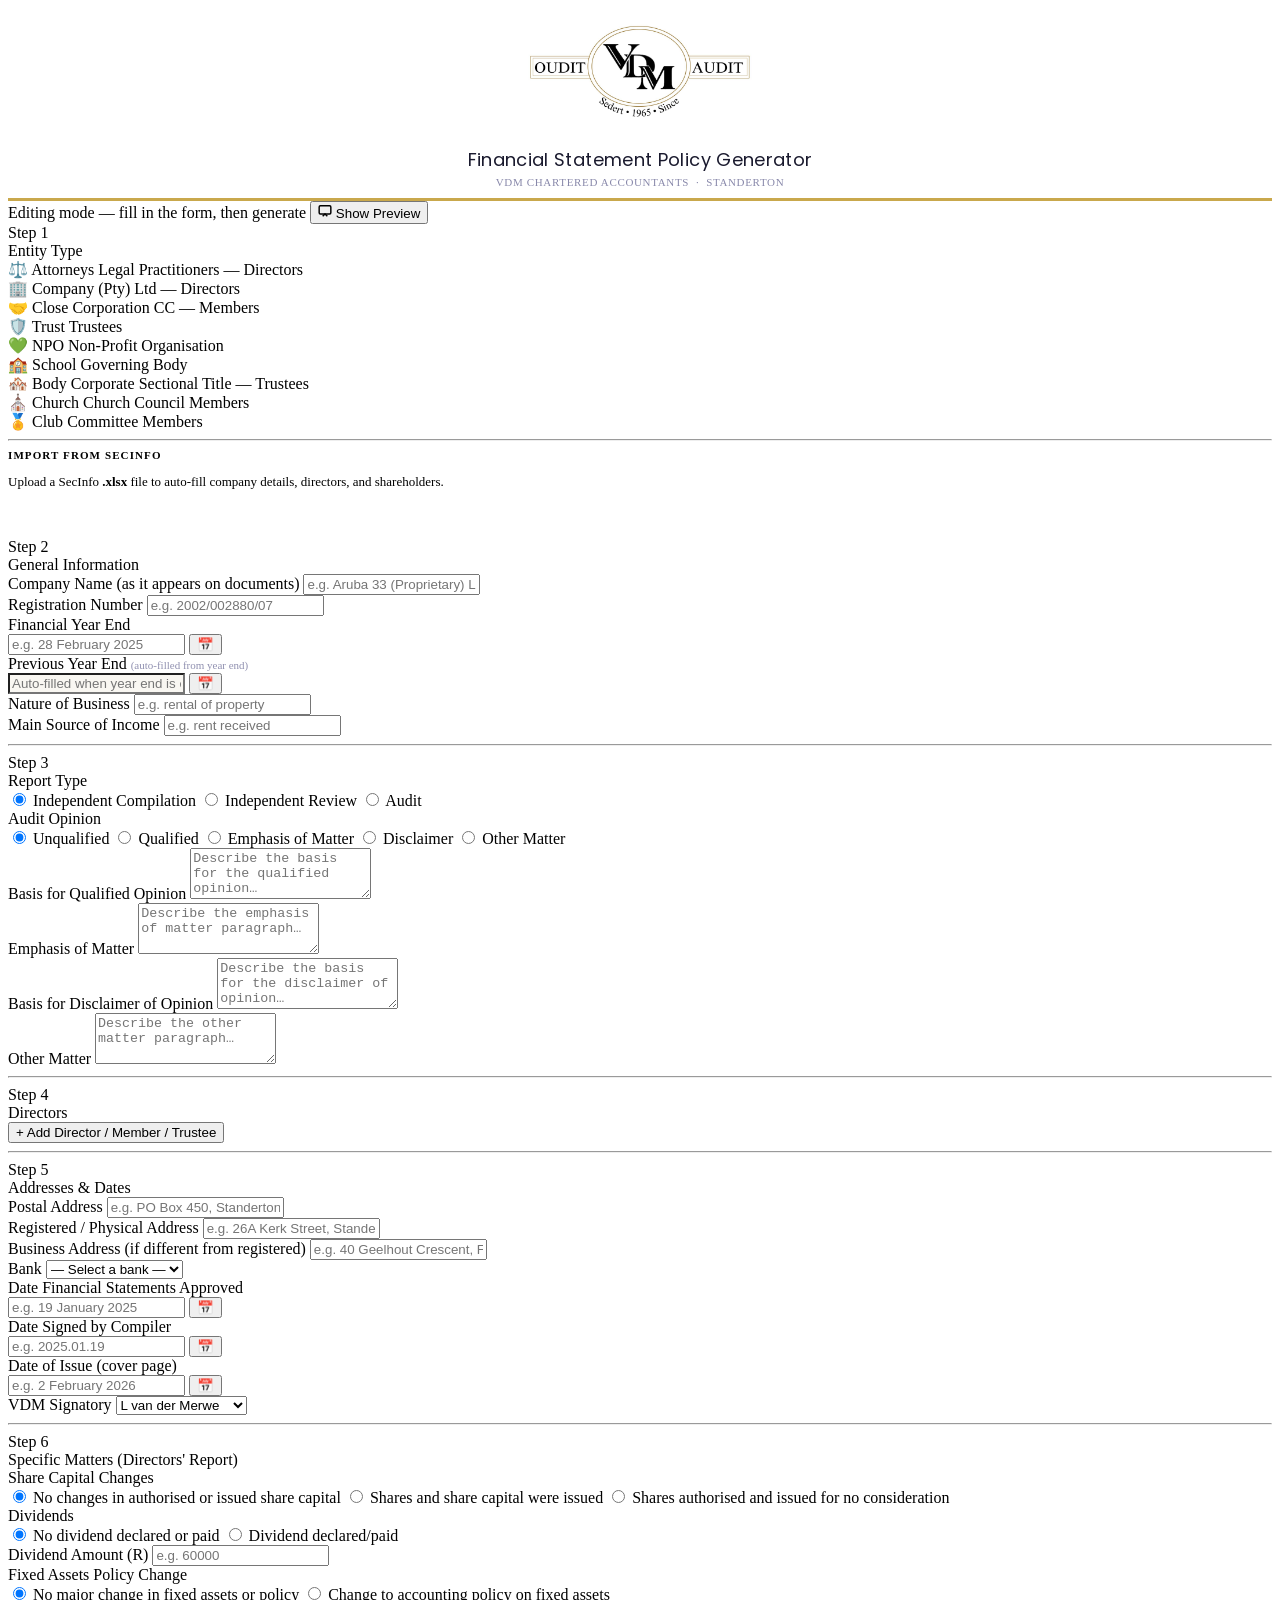
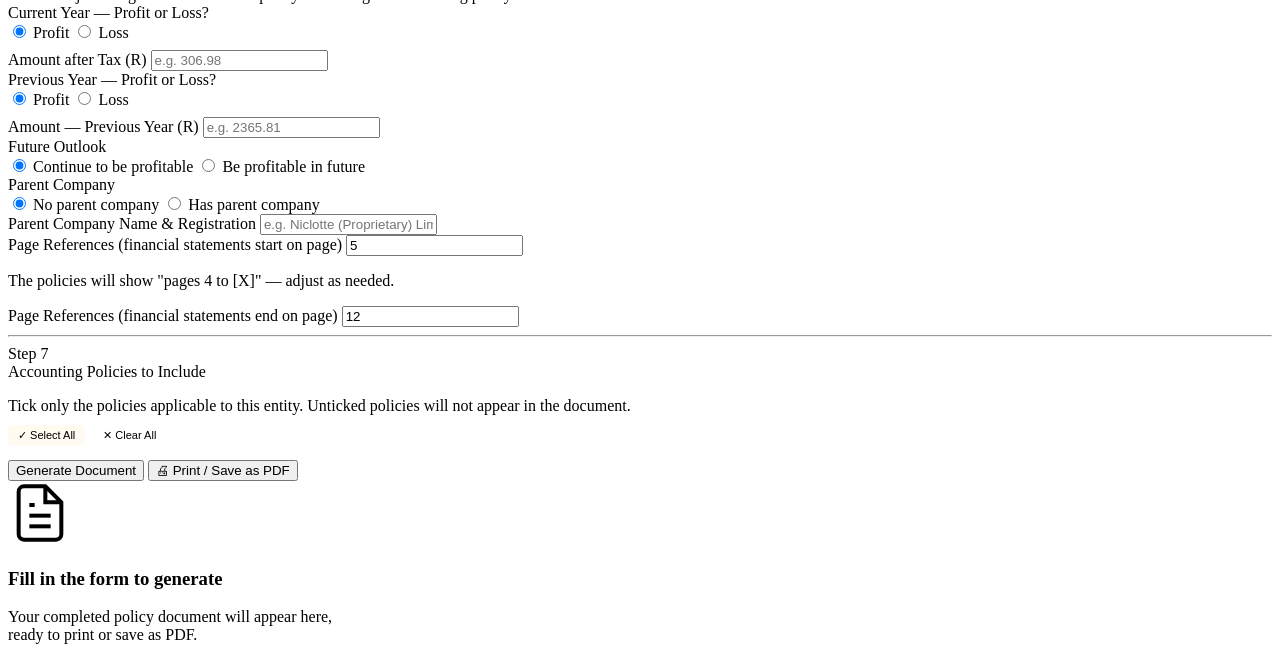
==== commit b889f53a: "Update index.html" ====
--- a/index.html
+++ b/index.html
@@ -103,7 +103,7 @@
       <hr class="form-divider">
 
       <!-- ══════════════ EXCEL IMPORT ══════════════ -->
-      <div style="background:linear-gradient(135deg,#f8f5ee 0%,#faf8f3 100%);border:1.5px dashed var(--gold);border-radius:10px;padding:18px 22px;margin-bottom:22px;text-align:center;">
+      <div class="import-box">
         <div style="font-size:11px;font-weight:700;letter-spacing:0.1em;text-transform:uppercase;color:var(--gold);margin-bottom:8px;">Import from SecInfo</div>
         <p style="font-size:13px;color:var(--ink-light);margin-bottom:12px;">Upload a SecInfo <strong>.xlsx</strong> file to auto-fill company details, directors, and shareholders.</p>
         <label for="xlsx-import" style="display:inline-block;padding:10px 28px;background:var(--gold);color:#fff;border-radius:7px;cursor:pointer;font-weight:600;font-size:13px;letter-spacing:0.03em;transition:background .2s;">
@@ -124,7 +124,7 @@
       <div class="field-group" id="att-reg-toggle-group" style="display:none;">
         <label style="font-size:13px;font-weight:600;color:var(--ink);">Does the firm have a registration
           number?</label>
-        <div class="options-group" style="margin-top:4px;">
+        <div class="options-group" style="margin-top:4px;flex-direction:row;flex-wrap:wrap;">
           <label class="option-pill"><input type="radio" name="attHasReg" value="yes" checked
               onchange="toggleAttReg(); liveUpdate()"> Yes</label>
           <label class="option-pill"><input type="radio" name="attHasReg" value="no"
@@ -643,7 +643,7 @@
 
         <div class="field-group">
           <label>Current Year — Profit or Loss?</label>
-          <div class="options-group" style="margin-bottom:8px;">
+          <div class="options-group" style="margin-bottom:8px;flex-direction:row;flex-wrap:wrap;">
             <label class="option-pill">
               <input type="radio" name="plType" value="profit" checked onchange="liveUpdate()"> Profit
             </label>
@@ -656,7 +656,7 @@
         </div>
         <div class="field-group">
           <label>Previous Year — Profit or Loss?</label>
-          <div class="options-group" style="margin-bottom:8px;">
+          <div class="options-group" style="margin-bottom:8px;flex-direction:row;flex-wrap:wrap;">
             <label class="option-pill">
               <input type="radio" name="prevPlType" value="profit" checked onchange="liveUpdate()"> Profit
             </label>
@@ -744,7 +744,7 @@
 
         <div class="field-group">
           <label>Contributions Result — Current Year</label>
-          <div class="options-group" style="margin-bottom:8px;">
+          <div class="options-group" style="margin-bottom:8px;flex-direction:row;flex-wrap:wrap;">
             <label class="option-pill">
               <input type="radio" name="bcContribType" value="surplus" checked onchange="liveUpdate()"> Levy Surplus
             </label>
@@ -763,7 +763,7 @@
 
         <div class="field-group">
           <label>Contributions Result — Previous Year</label>
-          <div class="options-group" style="margin-bottom:8px;">
+          <div class="options-group" style="margin-bottom:8px;flex-direction:row;flex-wrap:wrap;">
             <label class="option-pill">
               <input type="radio" name="bcPrevContribType" value="surplus" checked onchange="liveUpdate()"> Levy Surplus
             </label>
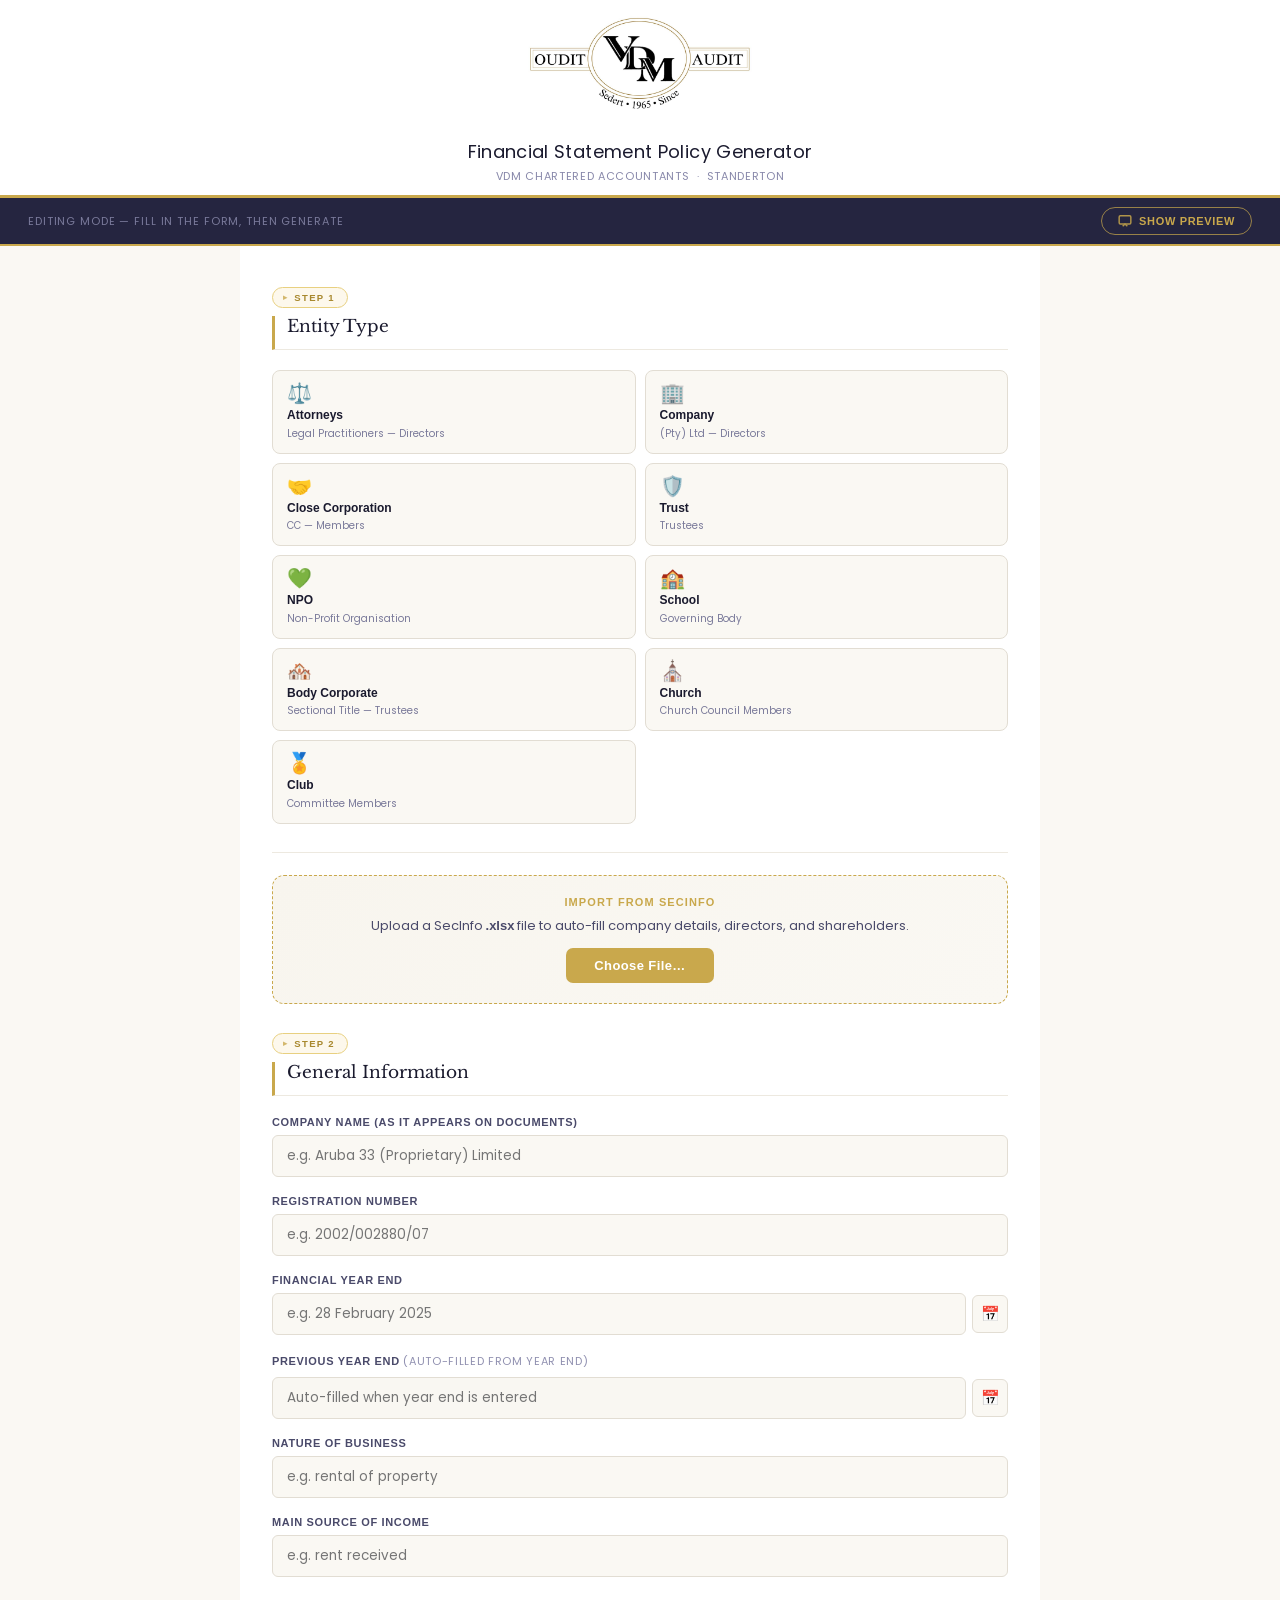
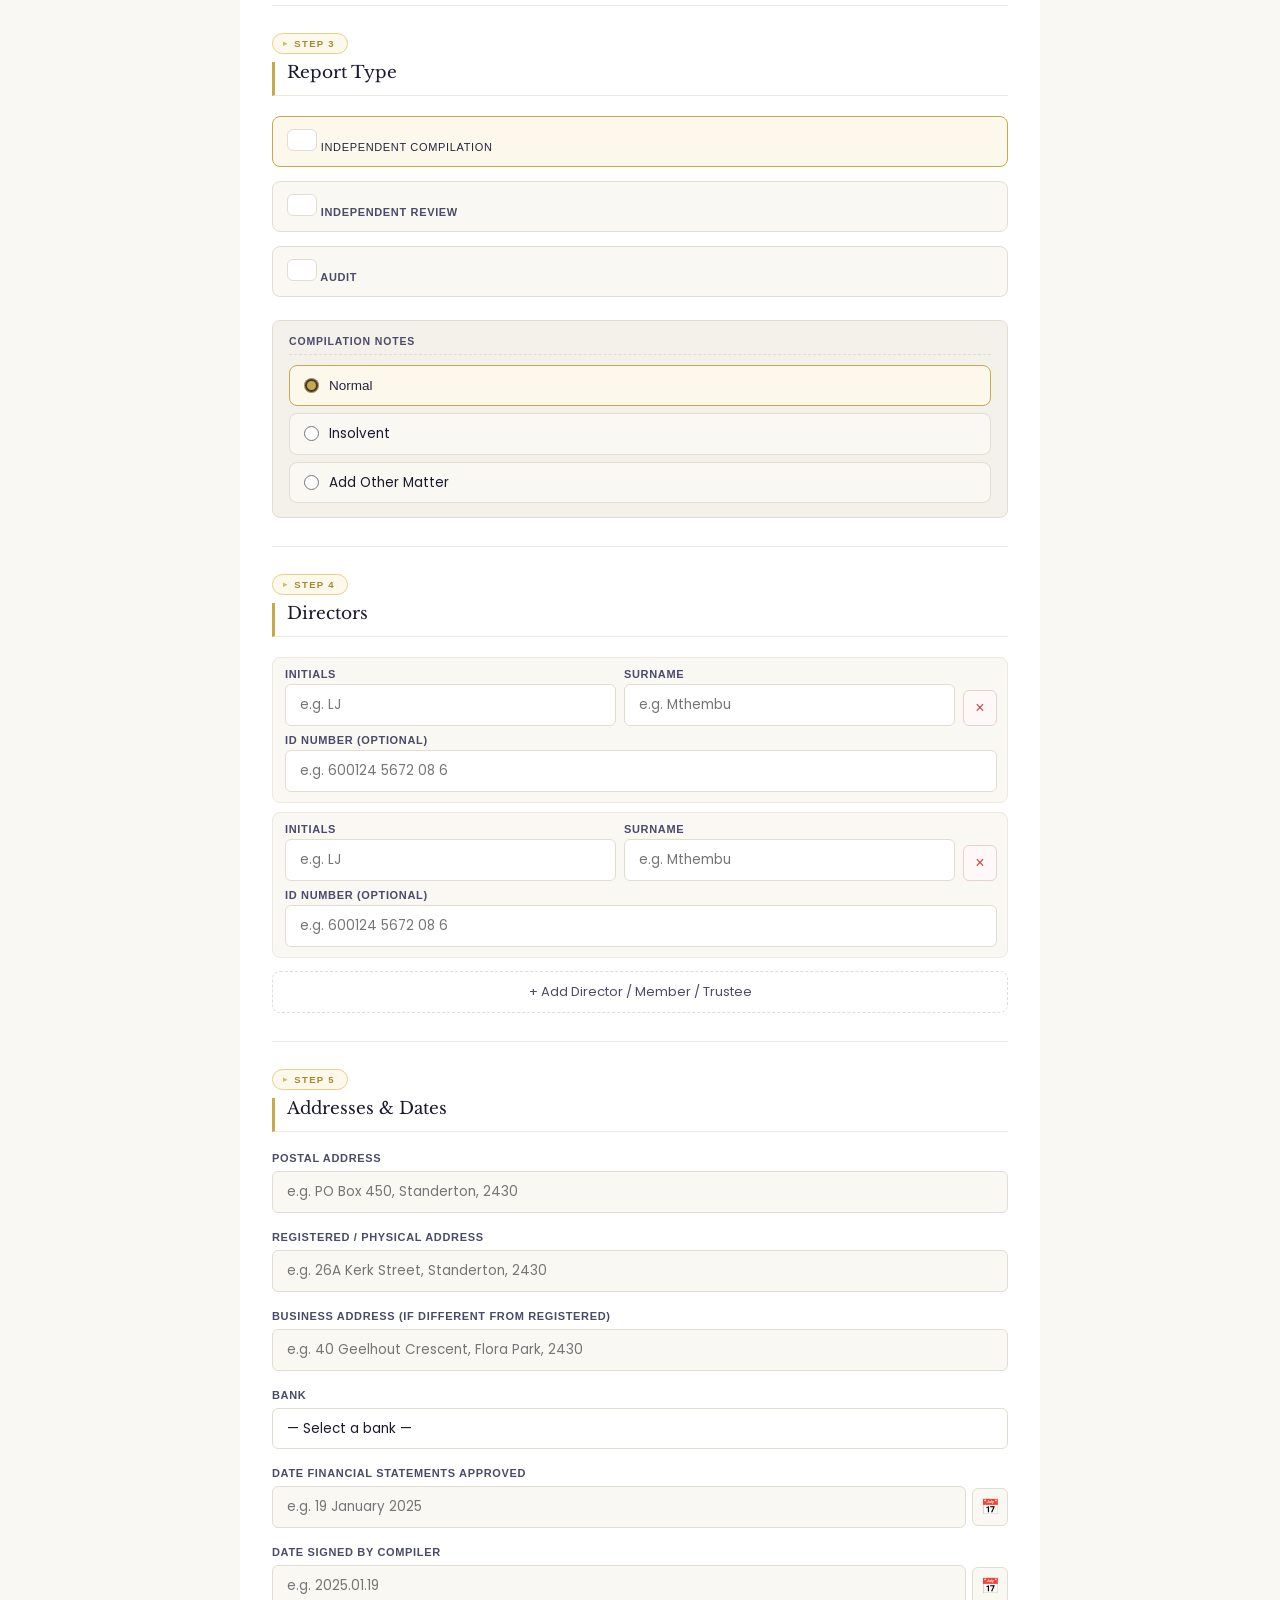
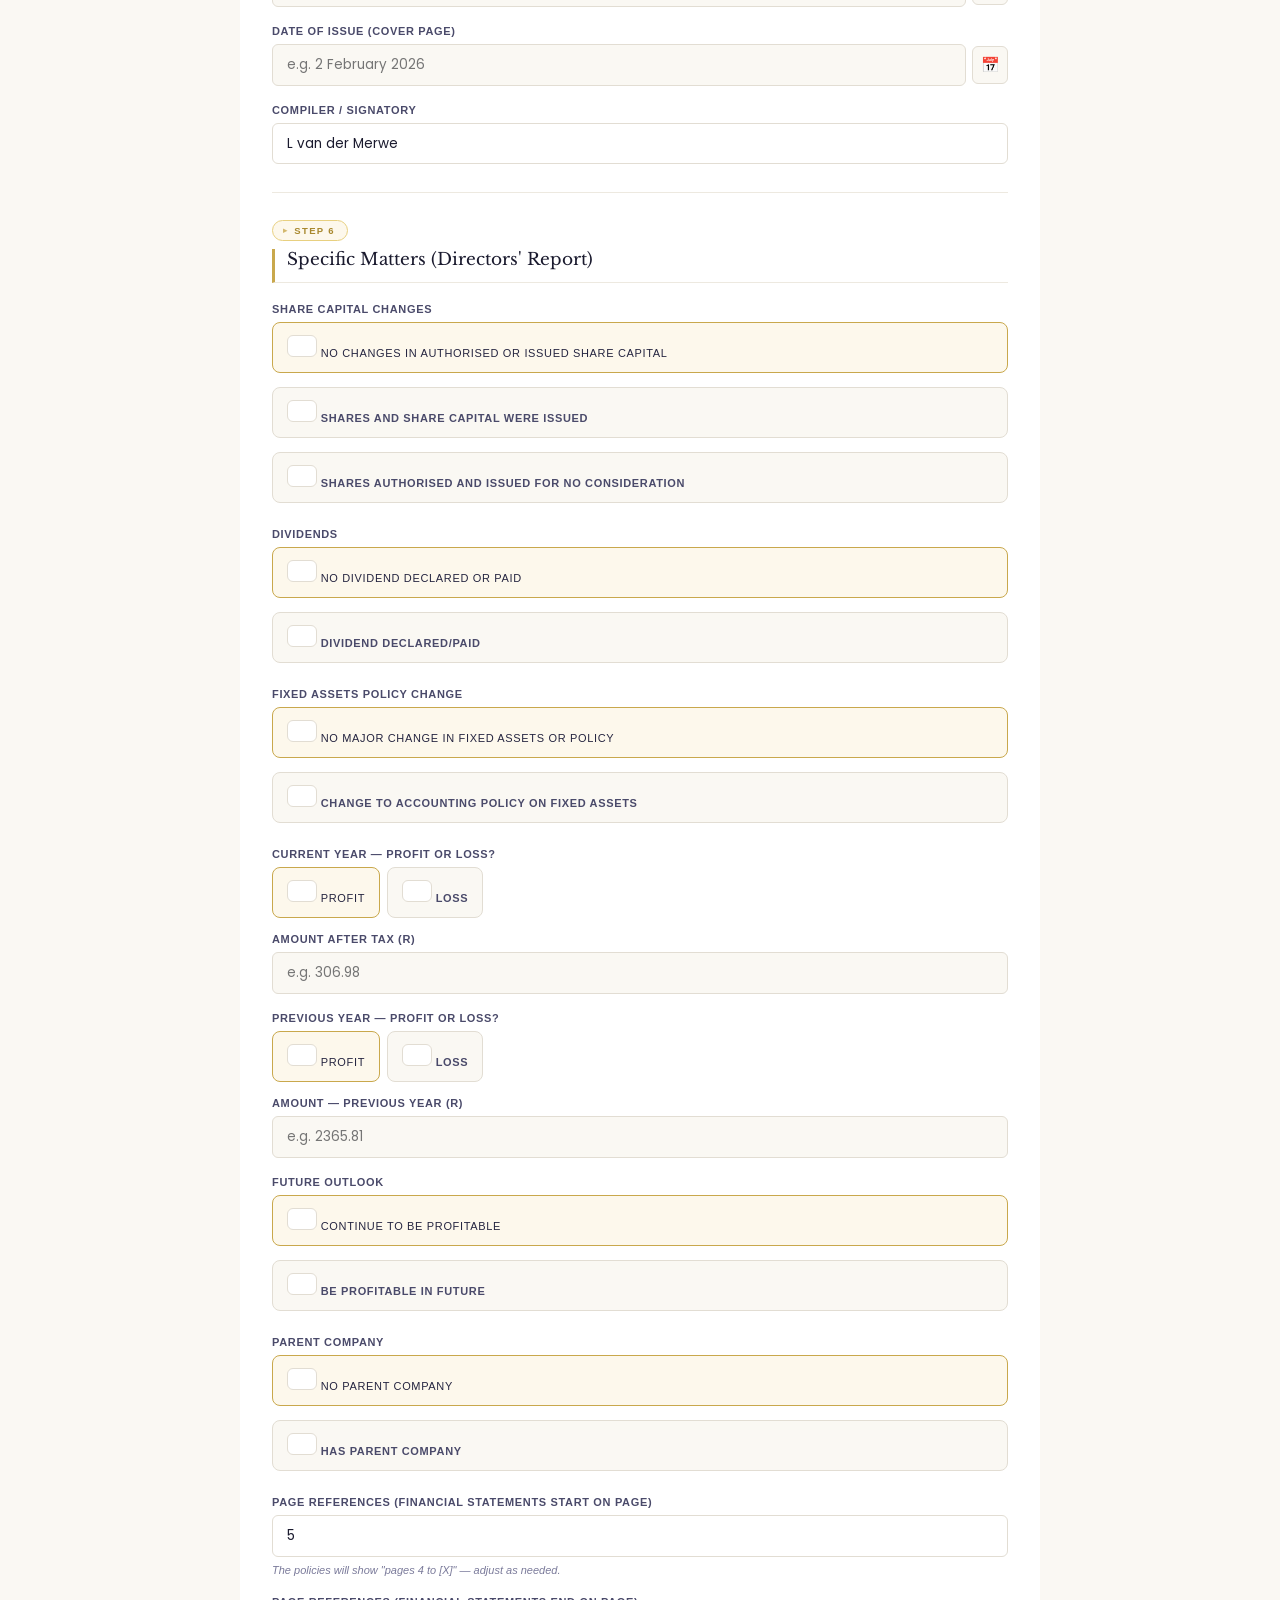
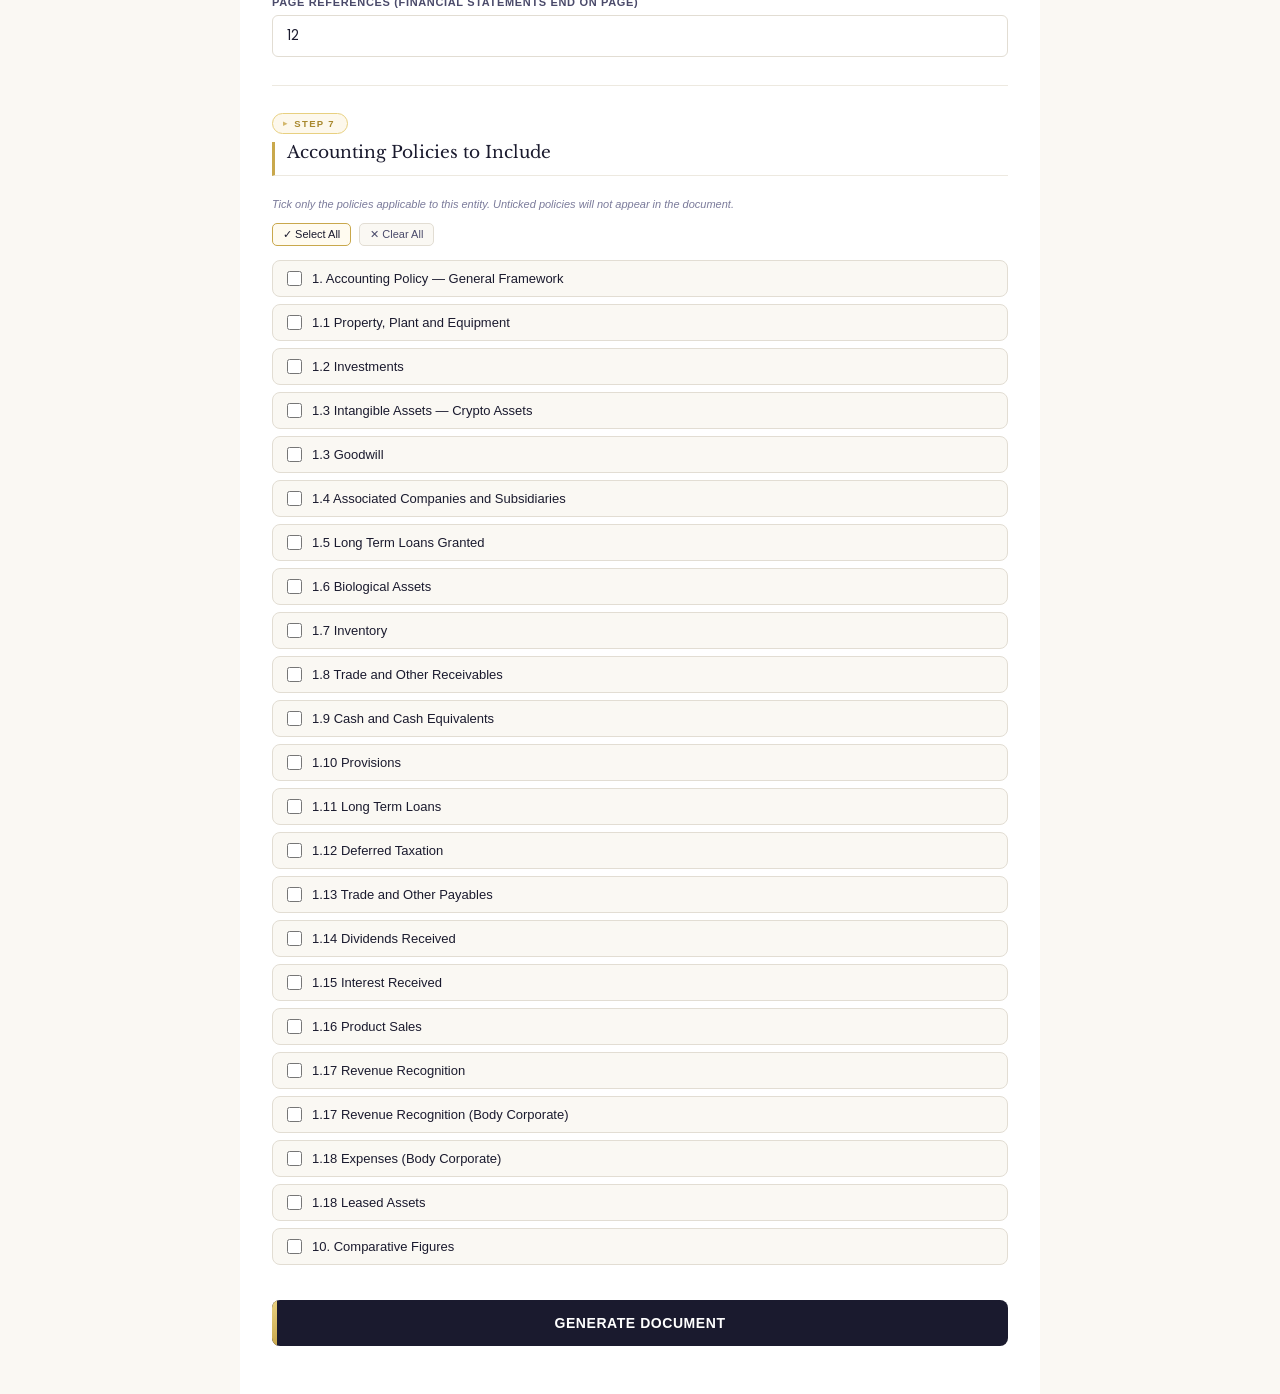
==== commit c3b73e75: "no base64 logo" ====
--- a/index.html
+++ b/index.html
@@ -18,30 +18,33 @@
   <div class="sticky-header-area" id="sticky-header-area">
     <header
       style="background:#fff; border-bottom: 3px solid #c9a84c; padding: 0; display:flex; flex-direction:column; align-items:center;">
-      <img
-        src="[data-uri]"
-        alt="VDM Chartered Accountants"
+
+      <img src="logo.jpg" alt="VDM Chartered Accountants Logo"
         style="width:100%; max-height:130px; object-fit:contain; object-position:center; display:block;">
+
       <div style="text-align:center; padding: 8px 0 10px; background:#fff; width:100%;">
         <h1
           style="font-family:'Poppins',sans-serif; font-size:18px; font-weight:400; color:#1a1a2e; letter-spacing:0.02em; margin:0;">
-          Financial Statement Policy Generator</h1>
-        <p style="font-size:11px; color:#8888aa; margin:3px 0 0; letter-spacing:0.06em; text-transform:uppercase;">VDM
-          Chartered Accountants &nbsp;·&nbsp; Standerton</p>
+          Financial Statement Policy Generator
+        </h1>
+        <p style="font-size:11px; color:#8888aa; margin:3px 0 0; letter-spacing:0.06em; text-transform:uppercase;">
+          VDM Chartered Accountants &nbsp;·&nbsp; Standerton
+        </p>
       </div>
     </header>
-
-    <!-- ── MODE TOGGLE BAR ── -->
-    <div class="mode-toggle-bar" id="mode-toggle-bar">
-      <span class="mode-label" id="mode-label">Editing mode — fill in the form, then generate</span>
-      <button class="btn-toggle-preview" onclick="togglePreview()" id="btn-toggle-preview">
-        <svg width="14" height="14" viewBox="0 0 24 24" fill="none" stroke="currentColor" stroke-width="2.5">
-          <rect x="2" y="3" width="20" height="14" rx="2" />
-          <polyline points="8 21 12 17 16 21" />
-        </svg>
-        <span id="toggle-label">Show Preview</span>
-      </button>
-    </div>
+  </div>
+
+  <!-- ── MODE TOGGLE BAR ── -->
+  <div class="mode-toggle-bar" id="mode-toggle-bar">
+    <span class="mode-label" id="mode-label">Editing mode — fill in the form, then generate</span>
+    <button class="btn-toggle-preview" onclick="togglePreview()" id="btn-toggle-preview">
+      <svg width="14" height="14" viewBox="0 0 24 24" fill="none" stroke="currentColor" stroke-width="2.5">
+        <rect x="2" y="3" width="20" height="14" rx="2" />
+        <polyline points="8 21 12 17 16 21" />
+      </svg>
+      <span id="toggle-label">Show Preview</span>
+    </button>
+  </div>
   </div><!-- /sticky-header-area -->
 
   <div class="app form-only" id="app-container">
@@ -104,9 +107,13 @@
 
       <!-- ══════════════ EXCEL IMPORT ══════════════ -->
       <div class="import-box">
-        <div style="font-size:11px;font-weight:700;letter-spacing:0.1em;text-transform:uppercase;color:var(--gold);margin-bottom:8px;">Import from SecInfo</div>
-        <p style="font-size:13px;color:var(--ink-light);margin-bottom:12px;">Upload a SecInfo <strong>.xlsx</strong> file to auto-fill company details, directors, and shareholders.</p>
-        <label for="xlsx-import" style="display:inline-block;padding:10px 28px;background:var(--gold);color:#fff;border-radius:7px;cursor:pointer;font-weight:600;font-size:13px;letter-spacing:0.03em;transition:background .2s;">
+        <div
+          style="font-size:11px;font-weight:700;letter-spacing:0.1em;text-transform:uppercase;color:var(--gold);margin-bottom:8px;">
+          Import from SecInfo</div>
+        <p style="font-size:13px;color:var(--ink-light);margin-bottom:12px;">Upload a SecInfo <strong>.xlsx</strong>
+          file to auto-fill company details, directors, and shareholders.</p>
+        <label for="xlsx-import"
+          style="display:inline-block;padding:10px 28px;background:var(--gold);color:#fff;border-radius:7px;cursor:pointer;font-weight:600;font-size:13px;letter-spacing:0.03em;transition:background .2s;">
           Choose File…
         </label>
         <input type="file" id="xlsx-import" accept=".xlsx,.xls" style="display:none;" onchange="importSecInfo(this)">
@@ -140,7 +147,8 @@
       <div class="field-group">
         <label>Financial Year End</label>
         <div class="date-input-wrap">
-          <input type="text" id="yearEnd" placeholder="e.g. 28 February 2025" oninput="autoFillPrevYear(); liveUpdate()">
+          <input type="text" id="yearEnd" placeholder="e.g. 28 February 2025"
+            oninput="autoFillPrevYear(); liveUpdate()">
           <button type="button" class="btn-cal" onclick="toggleCal('cal-yearEnd')" title="Pick date">&#x1f4c5;</button>
           <div id="cal-yearEnd" class="cal-popup hidden"></div>
         </div>
@@ -150,8 +158,10 @@
         <label>Previous Year End <span style="font-weight:400;color:#9090b0;font-size:11px;">(auto-filled from year
             end)</span></label>
         <div class="date-input-wrap">
-          <input type="text" id="prevYearEnd" placeholder="Auto-filled when year end is entered" oninput="liveUpdate()" style="background:#f9f7f2;">
-          <button type="button" class="btn-cal" onclick="toggleCal('cal-prevYearEnd')" title="Pick date">&#x1f4c5;</button>
+          <input type="text" id="prevYearEnd" placeholder="Auto-filled when year end is entered" oninput="liveUpdate()"
+            style="background:#f9f7f2;">
+          <button type="button" class="btn-cal" onclick="toggleCal('cal-prevYearEnd')"
+            title="Pick date">&#x1f4c5;</button>
           <div id="cal-prevYearEnd" class="cal-popup hidden"></div>
         </div>
       </div>
@@ -481,7 +491,8 @@
         <label>Date Financial Statements Approved</label>
         <div class="date-input-wrap">
           <input type="text" id="dateApproved" placeholder="e.g. 19 January 2025" oninput="liveUpdate()">
-          <button type="button" class="btn-cal" onclick="toggleCal('cal-dateApproved')" title="Pick date">&#x1f4c5;</button>
+          <button type="button" class="btn-cal" onclick="toggleCal('cal-dateApproved')"
+            title="Pick date">&#x1f4c5;</button>
           <div id="cal-dateApproved" class="cal-popup hidden"></div>
         </div>
       </div>
@@ -490,7 +501,8 @@
         <label>Date Signed by Compiler</label>
         <div class="date-input-wrap">
           <input type="text" id="dateSigned" placeholder="e.g. 2025.01.19" oninput="liveUpdate()">
-          <button type="button" class="btn-cal" onclick="toggleCal('cal-dateSigned')" title="Pick date">&#x1f4c5;</button>
+          <button type="button" class="btn-cal" onclick="toggleCal('cal-dateSigned')"
+            title="Pick date">&#x1f4c5;</button>
           <div id="cal-dateSigned" class="cal-popup hidden"></div>
         </div>
       </div>
@@ -499,7 +511,8 @@
         <label>Date of Issue (cover page)</label>
         <div class="date-input-wrap">
           <input type="text" id="dateOfIssue" placeholder="e.g. 2 February 2026" oninput="liveUpdate()">
-          <button type="button" class="btn-cal" onclick="toggleCal('cal-dateOfIssue')" title="Pick date">&#x1f4c5;</button>
+          <button type="button" class="btn-cal" onclick="toggleCal('cal-dateOfIssue')"
+            title="Pick date">&#x1f4c5;</button>
           <div id="cal-dateOfIssue" class="cal-popup hidden"></div>
         </div>
       </div>
@@ -821,7 +834,8 @@
           <label>Meeting Date</label>
           <div class="date-input-wrap">
             <input type="text" id="bcAGMDate" placeholder="e.g. 30 October 2025" oninput="liveUpdate()">
-            <button type="button" class="btn-cal" onclick="toggleCal('cal-bcAGMDate')" title="Pick date">&#x1f4c5;</button>
+            <button type="button" class="btn-cal" onclick="toggleCal('cal-bcAGMDate')"
+              title="Pick date">&#x1f4c5;</button>
             <div id="cal-bcAGMDate" class="cal-popup hidden"></div>
           </div>
         </div>
@@ -846,7 +860,8 @@
           <label>Meeting Date</label>
           <div class="date-input-wrap">
             <input type="text" id="trustAGMDate" placeholder="e.g. 1 March 2025" oninput="liveUpdate()">
-            <button type="button" class="btn-cal" onclick="toggleCal('cal-trustAGMDate')" title="Pick date">&#x1f4c5;</button>
+            <button type="button" class="btn-cal" onclick="toggleCal('cal-trustAGMDate')"
+              title="Pick date">&#x1f4c5;</button>
             <div id="cal-trustAGMDate" class="cal-popup hidden"></div>
           </div>
         </div>
@@ -1004,7 +1019,8 @@
           <label>Meeting Date</label>
           <div class="date-input-wrap">
             <input type="text" id="minutes-date" placeholder="e.g. 24 January 2025" oninput="liveUpdate()">
-            <button type="button" class="btn-cal" onclick="toggleCal('cal-minutes-date')" title="Pick date">&#x1f4c5;</button>
+            <button type="button" class="btn-cal" onclick="toggleCal('cal-minutes-date')"
+              title="Pick date">&#x1f4c5;</button>
             <div id="cal-minutes-date" class="cal-popup hidden"></div>
           </div>
         </div>
@@ -1015,7 +1031,8 @@
           Shareholders' AGM — Shareholders Present</div>
         <p class="hint" style="margin-bottom:12px;">Add each shareholder. If a shareholder is a company or entity, you
           can add a proxy representative — the signature line will then read "<em>Name</em> on behalf of
-          <em>Shareholder</em>".</p>
+          <em>Shareholder</em>".
+        </p>
 
         <div id="shareholder-list"></div>
         <button type="button" onclick="addShareholder()"
@@ -1042,7 +1059,8 @@
           <label>Meeting Date</label>
           <div class="date-input-wrap">
             <input type="text" id="cc-minutes-date" placeholder="e.g. 24 January 2025" oninput="liveUpdate()">
-            <button type="button" class="btn-cal" onclick="toggleCal('cal-cc-minutes-date')" title="Pick date">&#x1f4c5;</button>
+            <button type="button" class="btn-cal" onclick="toggleCal('cal-cc-minutes-date')"
+              title="Pick date">&#x1f4c5;</button>
             <div id="cal-cc-minutes-date" class="cal-popup hidden"></div>
           </div>
         </div>
--- a/css/styles.css
+++ b/css/styles.css
@@ -0,0 +1,1355 @@
+/* ══════════════════════════════════════════════════════
+   VDM Financial Statement Generator — Improved Styles
+   ══════════════════════════════════════════════════════ */
+
+:root {
+  /* Core palette */
+  --ink:          #1a1a2e;
+  --ink-mid:      #252540;
+  --ink-light:    #4a4a6a;
+  --ink-muted:    #7a7a9a;
+  --gold:         #c9a84c;
+  --gold-dark:    #a8882e;
+  --gold-light:   #e8d080;
+  --gold-pale:    #fffbf0;
+  --gold-faint:   #fdf8ec;
+  --cream:        #faf8f3;
+  --cream-dark:   #f2ede3;
+  --white:        #ffffff;
+  --border:       #e2ddd3;
+  --border-light: #ede9e0;
+  --success:      #2d7a4f;
+  --success-pale: #edf7f1;
+  --panel:        #f4f1ea;
+  --error:        #c0392b;
+
+  /* Shadows */
+  --shadow-xs: 0 1px 2px rgba(0,0,0,0.06);
+  --shadow-sm: 0 2px 6px rgba(0,0,0,0.08);
+  --shadow-md: 0 4px 18px rgba(0,0,0,0.10);
+  --shadow-lg: 0 8px 32px rgba(0,0,0,0.14);
+  --shadow-gold: 0 0 0 3px rgba(201,168,76,0.18);
+
+  /* Layout */
+  --radius-xs: 4px;
+  --radius-sm: 6px;
+  --radius:    8px;
+  --radius-lg: 12px;
+  --radius-xl: 16px;
+
+  /* Transitions */
+  --ease: cubic-bezier(0.4, 0, 0.2, 1);
+  --transition: all 0.18s var(--ease);
+  --transition-fast: all 0.12s var(--ease);
+}
+
+/* ── RESET ── */
+*, *::before, *::after {
+  box-sizing: border-box;
+  margin: 0;
+  padding: 0;
+}
+
+/* ── BODY ── */
+body {
+  font-family: 'Poppins', sans-serif;
+  background: var(--cream);
+  color: var(--ink);
+  min-height: 100vh;
+  -webkit-font-smoothing: antialiased;
+  -moz-osx-font-smoothing: grayscale;
+}
+
+/* ── HEADER ── */
+header {
+  background: var(--ink);
+  padding: 0;
+  display: flex;
+  flex-direction: column;
+  align-items: center;
+  border-bottom: 3px solid var(--gold);
+}
+
+.logo-mark {
+  width: 48px;
+  height: 48px;
+  background: var(--gold);
+  border-radius: var(--radius-xs);
+  display: flex;
+  align-items: center;
+  justify-content: center;
+  font-family: 'Libre Baskerville', serif;
+  font-size: 22px;
+  font-weight: 700;
+  color: var(--ink);
+  flex-shrink: 0;
+}
+
+header h1 {
+  font-family: 'Libre Baskerville', serif;
+  font-size: 20px;
+  font-weight: 400;
+  color: var(--white);
+  letter-spacing: 0.02em;
+}
+
+header p {
+  font-size: 12px;
+  color: #8888aa;
+  margin-top: 2px;
+  letter-spacing: 0.05em;
+}
+
+/* ── STICKY HEADER AREA ── */
+.sticky-header-area {
+  position: relative;
+  z-index: 200;
+  background: var(--white);
+}
+
+/* ── MODE TOGGLE BAR ── */
+.mode-toggle-bar {
+  position: sticky;
+  top: 0;
+  z-index: 201;
+  background: var(--ink-mid);
+  border-bottom: 2px solid var(--gold);
+  padding: 9px 28px;
+  display: flex;
+  align-items: center;
+  justify-content: space-between;
+  gap: 12px;
+}
+
+.mode-label {
+  font-size: 11px;
+  color: #7a7a9a;
+  font-family: 'Poppins', sans-serif;
+  letter-spacing: 0.08em;
+  text-transform: uppercase;
+}
+
+.btn-toggle-preview {
+  display: inline-flex;
+  align-items: center;
+  gap: 7px;
+  padding: 6px 16px;
+  background: transparent;
+  border: 1.5px solid rgba(201,168,76,0.7);
+  border-radius: 20px;
+  color: var(--gold);
+  font-family: 'Poppins', sans-serif;
+  font-size: 11px;
+  font-weight: 600;
+  cursor: pointer;
+  letter-spacing: 0.06em;
+  text-transform: uppercase;
+  transition: var(--transition);
+  white-space: nowrap;
+}
+
+.btn-toggle-preview:hover {
+  background: rgba(201,168,76,0.12);
+  border-color: var(--gold);
+}
+
+.btn-toggle-preview svg {
+  flex-shrink: 0;
+  opacity: 0.85;
+}
+
+/* ══════════════════════════════
+   LAYOUT
+   ══════════════════════════════ */
+
+.app.form-only {
+  display: block;
+}
+
+.app.form-only .form-panel {
+  max-width: 800px;
+  margin: 0 auto;
+  border-right: none;
+  max-height: none;
+  position: static;
+  overflow-y: visible;
+}
+
+.app.form-only .preview-panel {
+  display: none;
+}
+
+.app.split-view {
+  display: grid;
+  grid-template-columns: 440px 1fr;
+  overflow: hidden;
+}
+
+.app.split-view .form-panel {
+  max-width: none;
+  margin: 0;
+  border-right: 1px solid var(--border);
+  max-height: 100%;
+  height: 100%;
+  overflow-y: auto;
+  position: static;
+  scrollbar-width: thin;
+  scrollbar-color: var(--border) transparent;
+}
+
+.app.split-view .form-panel::-webkit-scrollbar {
+  width: 5px;
+}
+
+.app.split-view .form-panel::-webkit-scrollbar-track {
+  background: transparent;
+}
+
+.app.split-view .form-panel::-webkit-scrollbar-thumb {
+  background: var(--border);
+  border-radius: 3px;
+}
+
+.app.split-view .preview-panel {
+  display: block;
+  height: 100%;
+  overflow-y: auto;
+  max-height: 100%;
+}
+
+.app {
+  min-height: calc(100vh - 230px);
+}
+
+/* ══════════════════════════════
+   FORM PANEL
+   ══════════════════════════════ */
+
+.form-panel {
+  background: var(--white);
+  padding: 36px 32px 48px;
+  overflow-y: auto;
+}
+
+/* ── STEP LABELS ── */
+.step-label {
+  display: inline-flex;
+  align-items: center;
+  gap: 6px;
+  font-size: 9.5px;
+  letter-spacing: 0.14em;
+  text-transform: uppercase;
+  color: var(--gold-dark);
+  font-weight: 700;
+  margin-bottom: 8px;
+  padding: 4px 12px 4px 10px;
+  background: var(--gold-faint);
+  border: 1px solid var(--gold-light);
+  border-radius: 20px;
+  position: relative;
+}
+
+.step-label::before {
+  content: '▸';
+  font-size: 8px;
+  color: var(--gold);
+  opacity: 0.8;
+}
+
+/* ── SECTION TITLES ── */
+.section-title {
+  font-family: 'Libre Baskerville', serif;
+  font-size: 17px;
+  color: var(--ink);
+  margin-bottom: 20px;
+  padding-bottom: 12px;
+  padding-left: 12px;
+  border-bottom: 1px solid var(--border-light);
+  border-left: 3px solid var(--gold);
+  position: relative;
+}
+
+/* ── FORM DIVIDER ── */
+.form-divider {
+  margin: 28px 0 22px;
+  border: none;
+  border-top: 1px solid var(--border-light);
+  position: relative;
+}
+
+.form-divider::after {
+  content: '';
+  position: absolute;
+  top: -1px;
+  left: 0;
+  width: 40px;
+  height: 2px;
+  background: var(--gold);
+  opacity: 0.5;
+}
+
+/* ── FIELD GROUPS ── */
+.field-group {
+  margin-bottom: 18px;
+}
+
+.field-group label {
+  display: block;
+  font-size: 11px;
+  font-weight: 600;
+  color: var(--ink-light);
+  letter-spacing: 0.06em;
+  text-transform: uppercase;
+  margin-bottom: 7px;
+}
+
+.field-group input,
+.field-group select,
+.field-group textarea {
+  width: 100%;
+  padding: 10px 14px;
+  border: 1.5px solid var(--border);
+  border-radius: var(--radius-sm);
+  font-family: 'Poppins', sans-serif;
+  font-size: 13.5px;
+  color: var(--ink);
+  background: var(--cream);
+  transition: var(--transition);
+  outline: none;
+  appearance: none;
+  -webkit-appearance: none;
+}
+
+.field-group select {
+  background-image: url("data:image/svg+xml,%3Csvg xmlns='http://www.w3.org/2000/svg' width='10' height='6' viewBox='0 0 10 6'%3E%3Cpath d='M0 0l5 6 5-6z' fill='%234a4a6a'/%3E%3C/svg%3E");
+  background-repeat: no-repeat;
+  background-position: right 12px center;
+  padding-right: 32px;
+  cursor: pointer;
+}
+
+.field-group input:focus,
+.field-group select:focus,
+.field-group textarea:focus {
+  border-color: var(--gold);
+  background: var(--white);
+  box-shadow: var(--shadow-gold);
+}
+
+.field-group input:not(:placeholder-shown),
+.field-group select:not([value='']),
+.field-group textarea:not(:placeholder-shown) {
+  background: var(--white);
+}
+
+.field-group textarea {
+  resize: vertical;
+  min-height: 76px;
+  line-height: 1.6;
+}
+
+/* ── HINT TEXT ── */
+.hint {
+  font-size: 11px;
+  color: var(--ink-muted);
+  margin-top: 5px;
+  font-style: italic;
+  line-height: 1.5;
+}
+
+/* ══════════════════════════════
+   ENTITY TYPE CARDS
+   ══════════════════════════════ */
+
+.entity-grid {
+  display: grid;
+  grid-template-columns: 1fr 1fr;
+  gap: 9px;
+  margin-bottom: 6px;
+}
+
+.entity-card {
+  border: 1.5px solid var(--border);
+  border-radius: var(--radius);
+  padding: 12px 14px;
+  cursor: pointer;
+  transition: var(--transition);
+  user-select: none;
+  background: var(--cream);
+  position: relative;
+  overflow: hidden;
+}
+
+.entity-card::before {
+  content: '';
+  position: absolute;
+  top: 0;
+  left: 0;
+  right: 0;
+  height: 2px;
+  background: var(--gold);
+  opacity: 0;
+  transition: opacity 0.15s;
+}
+
+.entity-card:hover {
+  border-color: var(--gold-light);
+  background: var(--gold-faint);
+  transform: translateY(-1px);
+  box-shadow: var(--shadow-sm);
+}
+
+.entity-card:hover::before {
+  opacity: 0.6;
+}
+
+.entity-card.selected {
+  border-color: var(--gold);
+  background: var(--gold-faint);
+  box-shadow: var(--shadow-gold), var(--shadow-sm);
+}
+
+.entity-card.selected::before {
+  opacity: 1;
+}
+
+.entity-card .ec-icon {
+  font-size: 20px;
+  margin-bottom: 5px;
+  display: block;
+  line-height: 1;
+}
+
+.entity-card .ec-label {
+  font-size: 12px;
+  font-weight: 600;
+  color: var(--ink);
+  display: block;
+  line-height: 1.3;
+}
+
+.entity-card.selected .ec-label {
+  color: var(--gold-dark);
+}
+
+.entity-card .ec-sub {
+  font-size: 10px;
+  color: var(--ink-muted);
+  margin-top: 3px;
+  display: block;
+  line-height: 1.4;
+}
+
+/* ══════════════════════════════
+   OPTION PILLS
+   ══════════════════════════════ */
+
+.options-group {
+  display: flex;
+  flex-direction: column;
+  gap: 7px;
+}
+
+/* Horizontal variant for short options */
+.options-group.inline {
+  flex-direction: row;
+  flex-wrap: wrap;
+}
+
+.option-pill {
+  display: flex;
+  align-items: flex-start;
+  gap: 10px;
+  padding: 10px 14px;
+  border: 1.5px solid var(--border);
+  border-radius: var(--radius);
+  cursor: pointer;
+  transition: var(--transition-fast);
+  font-size: 13.5px;
+  color: var(--ink);
+  background: var(--cream);
+  line-height: 1.45;
+}
+
+.option-pill input[type=radio],
+.option-pill input[type=checkbox] {
+  accent-color: var(--gold);
+  width: 15px;
+  height: 15px;
+  flex-shrink: 0;
+  margin-top: 2px;
+  cursor: pointer;
+}
+
+.option-pill:hover {
+  border-color: var(--gold-light);
+  background: var(--gold-faint);
+}
+
+.option-pill:has(input:checked) {
+  border-color: var(--gold);
+  background: var(--gold-faint);
+  font-weight: 500;
+  color: var(--ink-mid);
+}
+
+/* ── CONDITIONAL BLOCKS ── */
+.conditional {
+  display: none;
+}
+
+.conditional.visible {
+  display: block;
+}
+
+/* ══════════════════════════════
+   DIRECTORS / SHAREHOLDERS LIST
+   ══════════════════════════════ */
+
+.director-entry {
+  display: grid;
+  grid-template-columns: 1fr 1fr auto;
+  gap: 8px;
+  align-items: end;
+  margin-bottom: 9px;
+  background: var(--cream);
+  border: 1px solid var(--border-light);
+  border-radius: var(--radius);
+  padding: 10px 10px 10px 12px;
+}
+
+.director-entry input {
+  margin-bottom: 0;
+  background: var(--white);
+}
+
+.btn-remove {
+  width: 34px;
+  height: 36px;
+  border: 1.5px solid #e8d0d0;
+  background: #fff8f8;
+  border-radius: var(--radius-sm);
+  color: #cc4444;
+  font-size: 16px;
+  cursor: pointer;
+  display: flex;
+  align-items: center;
+  justify-content: center;
+  transition: var(--transition-fast);
+  flex-shrink: 0;
+}
+
+.btn-remove:hover {
+  background: #ffe0e0;
+  border-color: #cc4444;
+}
+
+/* ── ADD BUTTON ── */
+.btn-add {
+  width: 100%;
+  padding: 10px;
+  border: 1.5px dashed var(--border);
+  background: transparent;
+  border-radius: var(--radius);
+  font-family: 'Poppins', sans-serif;
+  font-size: 13px;
+  color: var(--ink-light);
+  cursor: pointer;
+  margin-top: 4px;
+  transition: var(--transition);
+}
+
+.btn-add:hover {
+  border-color: var(--gold);
+  color: var(--gold-dark);
+  background: var(--gold-faint);
+}
+
+/* ══════════════════════════════
+   REPORT SUB-PANELS
+   ══════════════════════════════ */
+
+.report-sub-panel {
+  background: var(--panel);
+  border: 1.5px solid var(--border);
+  border-radius: var(--radius);
+  padding: 14px 16px;
+  margin-top: -2px;
+  margin-bottom: 4px;
+}
+
+.report-sub-heading {
+  font-size: 10.5px;
+  font-weight: 700;
+  letter-spacing: 0.08em;
+  text-transform: uppercase;
+  color: var(--ink-light);
+  margin-bottom: 10px;
+  padding-bottom: 7px;
+  border-bottom: 1px dashed var(--border);
+}
+
+.report-sub-panel .field-group {
+  margin-top: 12px;
+  margin-bottom: 0;
+}
+
+.report-sub-panel textarea {
+  width: 100%;
+  box-sizing: border-box;
+  font-family: 'Poppins', sans-serif;
+  font-size: 12.5px;
+  padding: 9px 11px;
+  border: 1px solid var(--border);
+  border-radius: var(--radius-sm);
+  background: var(--white);
+  color: var(--ink);
+  resize: vertical;
+  line-height: 1.6;
+  margin-top: 4px;
+  outline: none;
+  transition: var(--transition-fast);
+}
+
+.report-sub-panel textarea:focus {
+  border-color: var(--gold);
+  box-shadow: var(--shadow-gold);
+}
+
+/* ══════════════════════════════
+   POLICY CHECKLIST
+   ══════════════════════════════ */
+
+.policy-item {
+  border: 1.5px solid var(--border);
+  border-radius: var(--radius);
+  margin-bottom: 7px;
+  overflow: hidden;
+  transition: var(--transition-fast);
+  background: var(--cream);
+}
+
+.policy-item:hover {
+  border-color: var(--gold-light);
+}
+
+.policy-item.checked {
+  border-color: var(--gold);
+  background: var(--gold-faint);
+}
+
+.policy-header {
+  display: flex;
+  align-items: center;
+  gap: 10px;
+  padding: 10px 14px;
+  cursor: pointer;
+  user-select: none;
+}
+
+.policy-header input[type=checkbox] {
+  accent-color: var(--gold);
+  width: 15px;
+  height: 15px;
+  flex-shrink: 0;
+  cursor: pointer;
+}
+
+.policy-header .policy-label {
+  font-size: 13px;
+  font-weight: 500;
+  color: var(--ink);
+}
+
+.policy-item.checked .policy-header .policy-label {
+  font-weight: 600;
+  color: var(--ink-mid);
+}
+
+.policy-body {
+  display: none;
+  padding: 0 14px 12px 40px;
+  font-size: 11.5px;
+  color: var(--ink-light);
+  line-height: 1.65;
+  border-top: 1px solid var(--border-light);
+  background: var(--white);
+}
+
+.policy-item.checked .policy-body {
+  display: block;
+}
+
+.policy-subitems {
+  margin-top: 10px;
+  display: flex;
+  flex-direction: column;
+  gap: 6px;
+}
+
+.policy-subitem-row {
+  border: 1px solid var(--border);
+  border-radius: var(--radius-sm);
+  background: var(--white);
+  overflow: hidden;
+}
+
+.policy-subitem-row:has(input:checked) {
+  border-color: var(--gold);
+  background: var(--gold-faint);
+}
+
+.policy-subitem-check {
+  display: flex;
+  align-items: center;
+  gap: 8px;
+  font-size: 12px;
+  color: var(--ink);
+  cursor: pointer;
+  padding: 7px 8px;
+}
+
+.policy-subitem-check input[type=checkbox] {
+  accent-color: var(--gold);
+  width: 14px;
+  height: 14px;
+  flex-shrink: 0;
+  cursor: pointer;
+}
+
+.policy-subitem-rate {
+  display: flex;
+  align-items: center;
+  gap: 6px;
+  padding: 5px 8px 8px 30px;
+  border-top: 1px dashed var(--border);
+  background: var(--gold-faint);
+}
+
+.policy-subitem-rate select {
+  font-size: 12px;
+  padding: 3px 6px;
+  border-radius: var(--radius-xs);
+  border: 1px solid var(--border);
+  background: var(--white);
+  color: var(--ink);
+  cursor: pointer;
+}
+
+.policy-subitem-rate input[type=text] {
+  font-size: 12px;
+  padding: 3px 6px;
+  border-radius: var(--radius-xs);
+  border: 1px solid var(--border);
+}
+
+/* ══════════════════════════════
+   ACTION BUTTONS
+   ══════════════════════════════ */
+
+.btn-generate {
+  width: 100%;
+  padding: 15px;
+  background: var(--ink);
+  color: var(--white);
+  border: none;
+  border-radius: var(--radius);
+  font-family: 'Poppins', sans-serif;
+  font-size: 14px;
+  font-weight: 600;
+  cursor: pointer;
+  margin-top: 28px;
+  letter-spacing: 0.04em;
+  transition: background 0.2s, box-shadow 0.2s;
+  position: relative;
+  overflow: hidden;
+  text-transform: uppercase;
+}
+
+.btn-generate::before {
+  content: '';
+  position: absolute;
+  left: 0;
+  top: 0;
+  width: 5px;
+  height: 100%;
+  background: linear-gradient(180deg, var(--gold-light) 0%, var(--gold) 100%);
+}
+
+.btn-generate:hover {
+  background: var(--ink-mid);
+  box-shadow: var(--shadow-md);
+}
+
+.btn-generate:active {
+  transform: translateY(1px);
+}
+
+.btn-print {
+  width: 100%;
+  padding: 12px;
+  background: var(--success);
+  color: var(--white);
+  border: none;
+  border-radius: var(--radius);
+  font-family: 'Poppins', sans-serif;
+  font-size: 13px;
+  font-weight: 600;
+  cursor: pointer;
+  margin-top: 10px;
+  transition: background 0.2s, box-shadow 0.2s;
+  display: none;
+  letter-spacing: 0.03em;
+}
+
+.btn-print:hover {
+  background: #1f5c3a;
+  box-shadow: 0 2px 10px rgba(45,122,79,0.35);
+}
+
+.btn-print.visible {
+  display: block;
+}
+
+/* ══════════════════════════════
+   DATE PICKER
+   ══════════════════════════════ */
+
+.date-input-wrap {
+  position: relative;
+  display: flex;
+  align-items: center;
+  gap: 6px;
+}
+
+.date-input-wrap input {
+  flex: 1;
+}
+
+.btn-cal {
+  flex-shrink: 0;
+  width: 36px;
+  height: 38px;
+  border: 1.5px solid var(--border);
+  border-radius: var(--radius-sm);
+  background: var(--cream);
+  cursor: pointer;
+  display: flex;
+  align-items: center;
+  justify-content: center;
+  transition: var(--transition-fast);
+  color: var(--ink-light);
+  font-size: 15px;
+}
+
+.btn-cal:hover {
+  border-color: var(--gold);
+  background: var(--gold-faint);
+  color: var(--gold);
+}
+
+.cal-popup {
+  position: absolute;
+  top: calc(100% + 6px);
+  left: 0;
+  z-index: 9999;
+  background: var(--white);
+  border: 1.5px solid var(--gold);
+  border-radius: var(--radius-lg);
+  box-shadow: var(--shadow-lg);
+  padding: 14px;
+  min-width: 264px;
+  font-family: 'Poppins', sans-serif;
+}
+
+.cal-popup.hidden {
+  display: none;
+}
+
+.cal-nav {
+  display: flex;
+  align-items: center;
+  justify-content: space-between;
+  margin-bottom: 10px;
+}
+
+.cal-nav button {
+  background: none;
+  border: none;
+  font-size: 18px;
+  cursor: pointer;
+  color: var(--ink-light);
+  padding: 2px 8px;
+  border-radius: var(--radius-xs);
+  transition: var(--transition-fast);
+  line-height: 1;
+}
+
+.cal-nav button:hover {
+  background: var(--panel);
+  color: var(--ink);
+}
+
+.cal-nav .cal-month-label {
+  font-size: 13px;
+  font-weight: 600;
+  color: var(--ink);
+}
+
+.cal-grid {
+  display: grid;
+  grid-template-columns: repeat(7, 1fr);
+  gap: 2px;
+}
+
+.cal-grid .cal-dow {
+  text-align: center;
+  font-size: 9px;
+  font-weight: 700;
+  letter-spacing: 0.06em;
+  text-transform: uppercase;
+  color: var(--ink-muted);
+  padding: 4px 0;
+}
+
+.cal-grid .cal-day {
+  text-align: center;
+  font-size: 12px;
+  padding: 6px 2px;
+  border-radius: var(--radius-xs);
+  cursor: pointer;
+  transition: var(--transition-fast);
+  color: var(--ink);
+}
+
+.cal-grid .cal-day:hover:not(.empty) {
+  background: var(--gold-light);
+  color: var(--ink);
+}
+
+.cal-grid .cal-day.today {
+  font-weight: 700;
+  color: var(--gold-dark);
+  background: var(--gold-faint);
+}
+
+.cal-grid .cal-day.selected {
+  background: var(--gold);
+  color: var(--white);
+  font-weight: 600;
+}
+
+.cal-grid .cal-day.empty {
+  cursor: default;
+}
+
+/* ══════════════════════════════
+   PREVIEW PANEL
+   ══════════════════════════════ */
+
+.preview-panel {
+  background: #e8e5dd;
+  background-image:
+    repeating-linear-gradient(
+      0deg,
+      transparent,
+      transparent 27px,
+      rgba(0,0,0,0.025) 27px,
+      rgba(0,0,0,0.025) 28px
+    );
+  padding: 36px 32px;
+  overflow-y: auto;
+  scrollbar-width: thin;
+  scrollbar-color: var(--border) transparent;
+}
+
+.preview-placeholder {
+  display: flex;
+  flex-direction: column;
+  align-items: center;
+  justify-content: center;
+  height: 100%;
+  min-height: 420px;
+  text-align: center;
+  color: #9090a8;
+}
+
+.preview-placeholder svg {
+  opacity: 0.25;
+  margin-bottom: 18px;
+}
+
+.preview-placeholder h3 {
+  font-family: 'Libre Baskerville', serif;
+  font-size: 17px;
+  margin-bottom: 8px;
+  color: #7a7a96;
+}
+
+.preview-placeholder p {
+  font-size: 12.5px;
+  color: #9090a8;
+  line-height: 1.6;
+}
+
+/* ══════════════════════════════
+   DOCUMENT PAGES
+   ══════════════════════════════ */
+
+#document-output {
+  display: none;
+}
+
+#document-output.visible {
+  display: block;
+}
+
+.doc-page {
+  background: var(--white);
+  width: 100%;
+  max-width: 740px;
+  margin: 0 auto 32px;
+  padding: 52px 64px 60px;
+  box-shadow: 0 2px 12px rgba(0,0,0,0.1), 0 8px 32px rgba(0,0,0,0.08);
+  font-family: 'Poppins', sans-serif;
+  font-size: 9.5pt;
+  line-height: 1.55;
+  color: #111;
+  position: relative;
+  display: flex;
+  flex-direction: column;
+  justify-content: space-between;
+  min-height: 1100px;
+}
+
+.letterhead-img {
+  width: 100%;
+  display: block;
+  margin-bottom: 18px;
+  max-height: 160px;
+  object-fit: cover;
+  object-position: top center;
+}
+
+.doc-page .page-header {
+  text-align: center;
+  margin-bottom: 20px;
+  padding-bottom: 14px;
+  border-bottom: 0.5px solid #bbb;
+}
+
+.doc-page .co-name {
+  font-size: 11.5pt;
+  font-weight: 700;
+  text-transform: uppercase;
+  letter-spacing: 0.04em;
+  margin-bottom: 3px;
+}
+
+.doc-page .co-reg {
+  font-size: 9pt;
+  font-style: italic;
+}
+
+.doc-page h2 {
+  font-size: 10pt;
+  text-align: center;
+  text-transform: uppercase;
+  letter-spacing: 0.08em;
+  margin: 16px 0 14px;
+  font-weight: 700;
+}
+
+.doc-page h3 {
+  font-size: 9.5pt;
+  font-style: italic;
+  font-weight: 700;
+  margin: 12px 0 6px;
+}
+
+.doc-page p {
+  margin-bottom: 8px;
+  text-align: justify;
+}
+
+.doc-page ul {
+  margin: 6px 0 8px 20px;
+}
+
+.doc-page ul li {
+  margin-bottom: 5px;
+  text-align: justify;
+}
+
+.doc-page .underline-heading {
+  font-size: 9.5pt;
+  font-weight: 700;
+  text-decoration: underline;
+  margin: 12px 0 6px;
+  text-transform: uppercase;
+  font-style: normal;
+}
+
+.doc-page .signature-block {
+  margin-top: 28px;
+}
+
+.doc-page .sig-line {
+  display: inline-block;
+  width: 220px;
+  border-bottom: 1px solid #333;
+  margin-right: 40px;
+  margin-bottom: 18px;
+}
+
+.doc-page .sig-name {
+  font-weight: 700;
+  font-size: 9pt;
+  margin-top: 3px;
+}
+
+.doc-page .compiler-block {
+  margin-top: 28px;
+  font-weight: 700;
+}
+
+.doc-page .compiler-block p {
+  margin: 0;
+  text-align: left;
+}
+
+.doc-page .policy-entry {
+  margin-bottom: 14px;
+  page-break-inside: avoid;
+}
+
+.doc-page .policy-entry .underline-heading {
+  margin-top: 10px;
+}
+
+.page-number {
+  display: none;
+}
+
+/* ── COVER PAGE ── */
+.cover-page {
+  background: var(--white);
+  width: 100%;
+  max-width: 740px;
+  margin: 0 auto 32px;
+  padding: 52px 64px 60px;
+  box-shadow: 0 2px 12px rgba(0,0,0,0.1), 0 8px 32px rgba(0,0,0,0.08);
+  font-family: 'Poppins', sans-serif;
+  font-size: 9.5pt;
+  line-height: 1.55;
+  color: #111;
+  position: relative;
+  min-height: 1100px;
+  display: flex;
+  flex-direction: column;
+  justify-content: space-between;
+}
+
+.cover-title-block {
+  text-align: left;
+  margin-bottom: 36px;
+  padding-bottom: 20px;
+  border-bottom: 2px solid #111;
+}
+
+.cover-title-block .co-name {
+  font-size: 14pt;
+  font-weight: 700;
+  text-transform: uppercase;
+  letter-spacing: 0.06em;
+  margin-bottom: 6px;
+}
+
+.cover-title-block .co-reg {
+  font-size: 10pt;
+  font-style: italic;
+  margin-bottom: 10px;
+}
+
+.cover-title-block .cover-year {
+  font-size: 11pt;
+  font-weight: 700;
+  letter-spacing: 0.04em;
+  margin-top: 8px;
+}
+
+.cover-title-block .cover-subtitle {
+  font-size: 10pt;
+  margin-top: 4px;
+  letter-spacing: 0.03em;
+}
+
+.cover-info-table {
+  width: 100%;
+  border-collapse: collapse;
+  font-size: 9pt;
+  margin-top: 8px;
+}
+
+.cover-info-table tr {
+  border-bottom: none;
+}
+
+.cover-info-table td {
+  padding: 7px 4px;
+  vertical-align: top;
+}
+
+.cover-info-table td:first-child {
+  font-weight: 700;
+  width: 46%;
+  color: #222;
+}
+
+.cover-info-table td:last-child {
+  color: #333;
+}
+
+.cover-footer {
+  margin-top: auto;
+  padding-top: 20px;
+  border-top: 1px solid #ccc;
+  font-size: 8.5pt;
+  color: #555;
+  text-align: center;
+}
+
+.letterhead-footer {
+  margin-top: auto;
+  padding-top: 12px;
+  border-top: 1px solid #bbb;
+  font-size: 7.5pt;
+  color: #555;
+  text-align: center;
+  line-height: 1.5;
+}
+
+/* ══════════════════════════════
+   IMPORT SECTION — override inline styles
+   ══════════════════════════════ */
+
+.import-box {
+  background: linear-gradient(135deg, #f8f5ee 0%, #faf8f3 100%);
+  border: 1.5px dashed var(--gold);
+  border-radius: var(--radius-lg);
+  padding: 20px 24px;
+  margin-bottom: 24px;
+  text-align: center;
+  transition: var(--transition);
+}
+
+.import-box:hover {
+  border-color: var(--gold-dark);
+  background: linear-gradient(135deg, #f5f0e5 0%, #f7f5ee 100%);
+}
+
+/* ── HIGHLIGHTED ── */
+.highlighted {
+  background: #fffbe6;
+}
+
+/* ══════════════════════════════
+   PRINT STYLES
+   ══════════════════════════════ */
+
+@media print {
+  header,
+  .form-panel,
+  .preview-placeholder,
+  #mode-toggle-bar,
+  .btn-print,
+  .btn-generate {
+    display: none !important;
+  }
+
+  .app,
+  .app.split-view,
+  .app.form-only {
+    display: block !important;
+  }
+
+  .app .preview-panel,
+  .app.split-view .preview-panel,
+  .app.form-only .preview-panel {
+    display: block !important;
+    background: white !important;
+    padding: 0 !important;
+    max-height: none !important;
+    overflow: visible !important;
+  }
+
+  .cover-page {
+    box-shadow: none;
+    margin: 0;
+    page-break-after: always;
+    max-width: 100%;
+    width: 100%;
+    padding: 18mm 20mm 16mm;
+    min-height: unset;
+  }
+
+  .doc-page {
+    box-shadow: none;
+    margin: 0;
+    page-break-after: always;
+    page-break-inside: avoid;
+    max-width: 100%;
+    width: 100%;
+    padding: 18mm 20mm 16mm;
+    font-size: 9pt;
+    line-height: 1.45;
+  }
+
+  .doc-page .page-header {
+    margin-bottom: 12px;
+    padding-bottom: 8px;
+  }
+
+  .doc-page h2 {
+    margin: 10px 0 10px;
+    font-size: 9.5pt;
+  }
+
+  .doc-page h3 {
+    margin: 8px 0 4px;
+    font-size: 9pt;
+  }
+
+  .doc-page p {
+    margin-bottom: 5px;
+  }
+
+  .doc-page ul {
+    margin: 4px 0 6px 18px;
+  }
+
+  .doc-page ul li {
+    margin-bottom: 3px;
+  }
+
+  .doc-page .signature-block {
+    margin-top: 14px;
+  }
+
+  .doc-page .compiler-block {
+    margin-top: 16px;
+  }
+
+  .page-number {
+    display: none;
+  }
+
+  #document-output {
+    display: block !important;
+  }
+
+  @page {
+    margin: 0;
+    size: A4;
+  }
+}
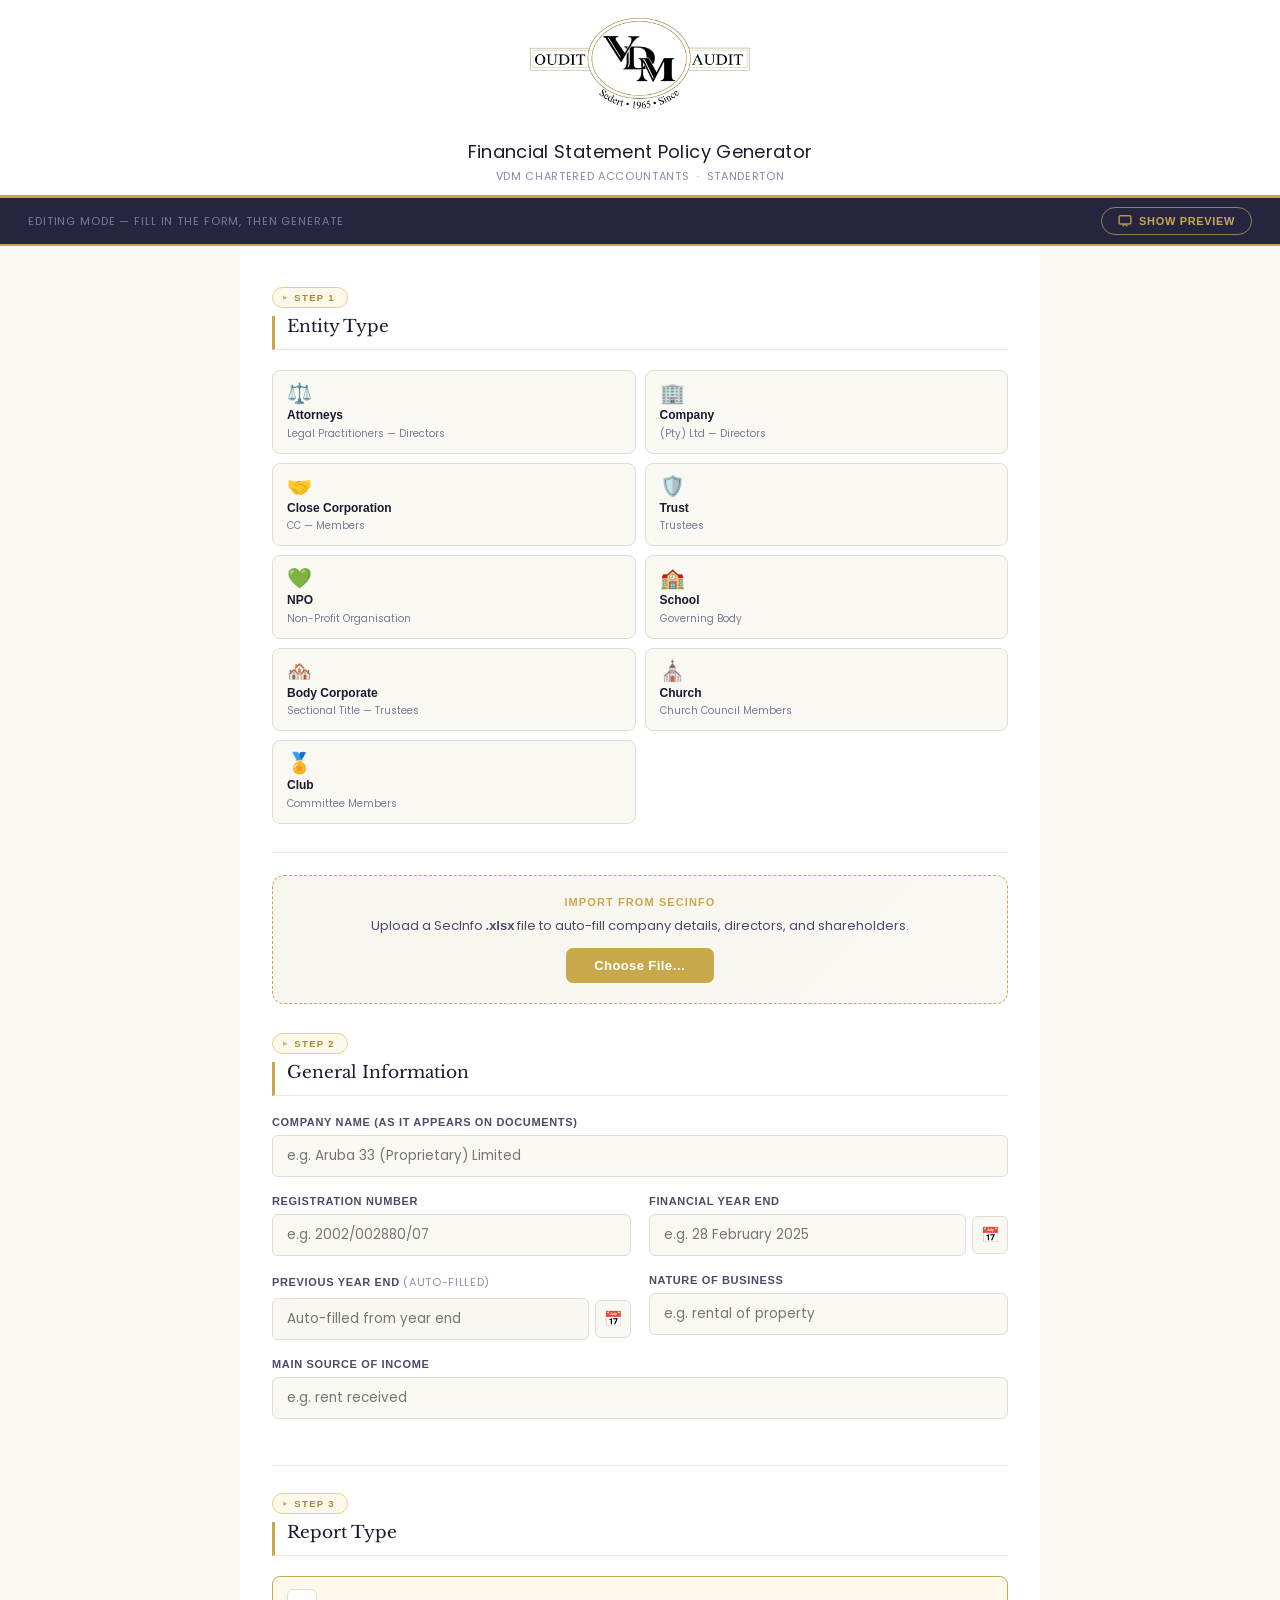
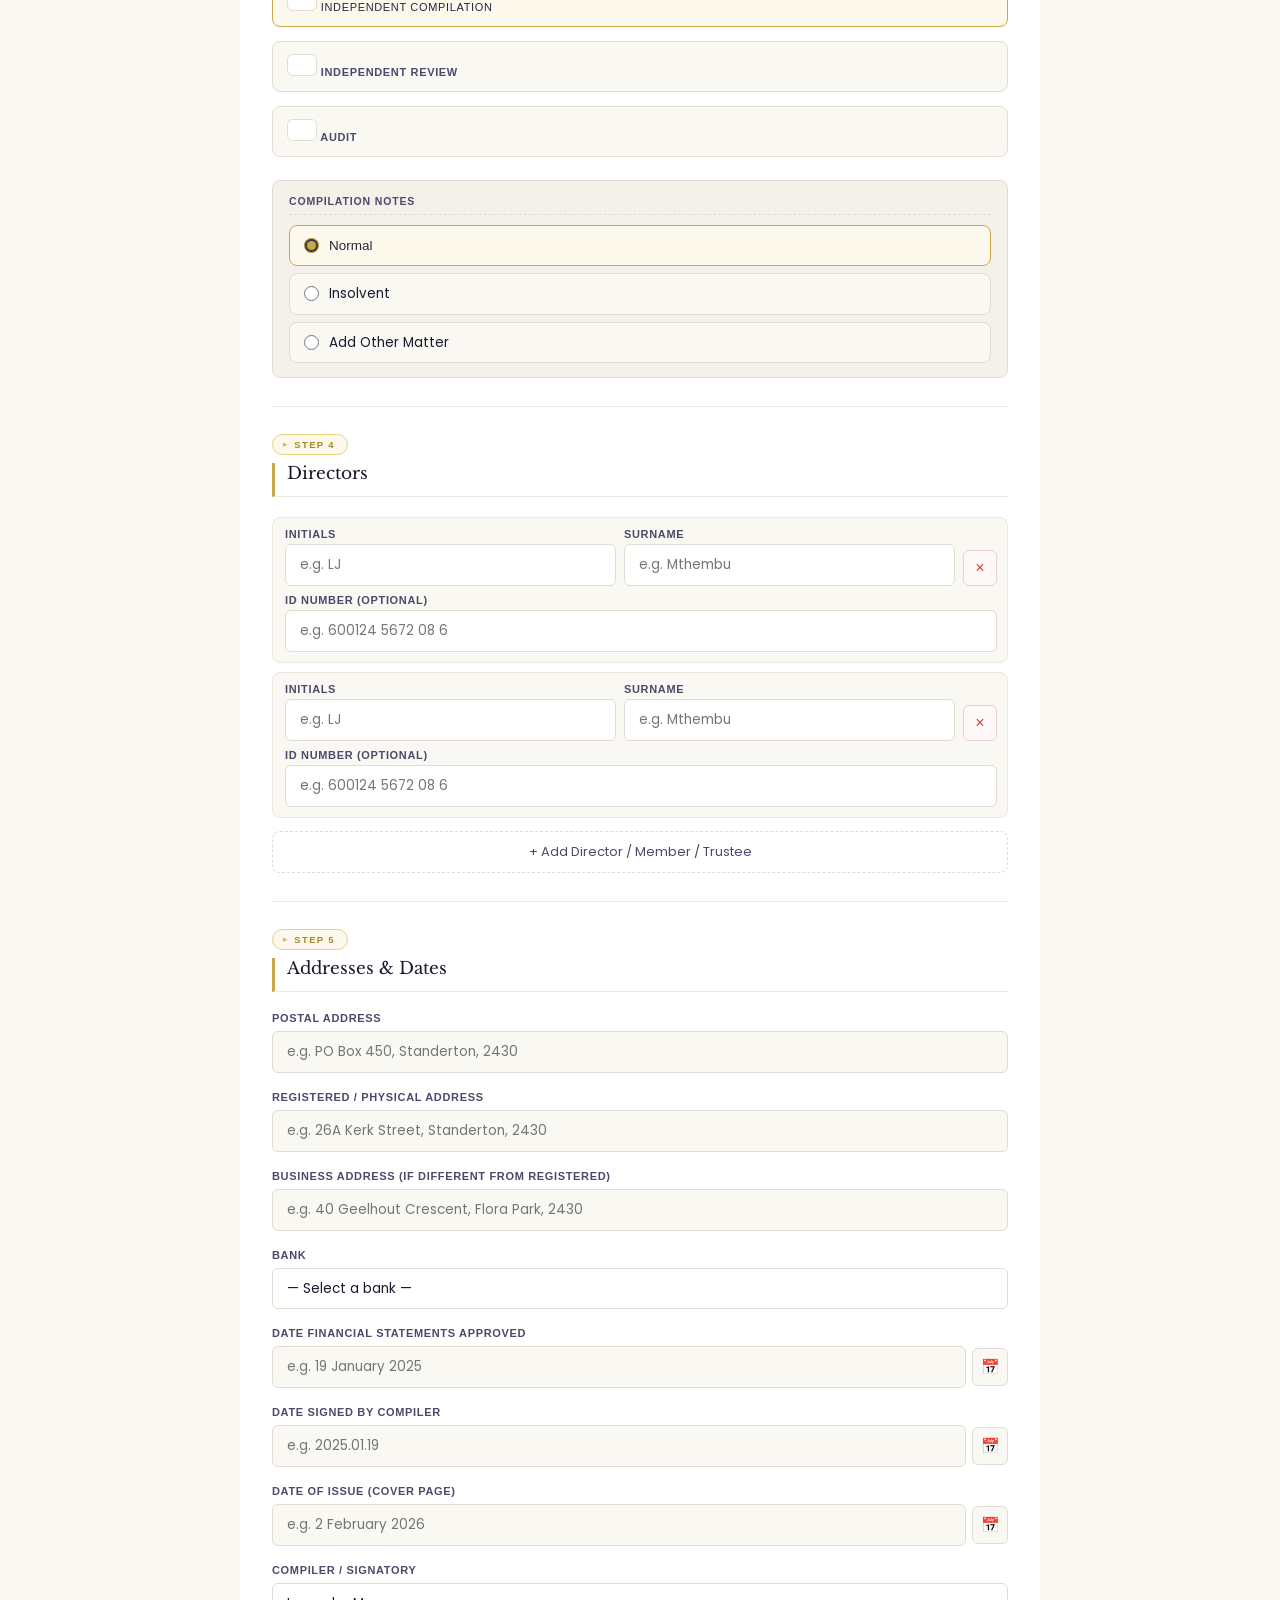
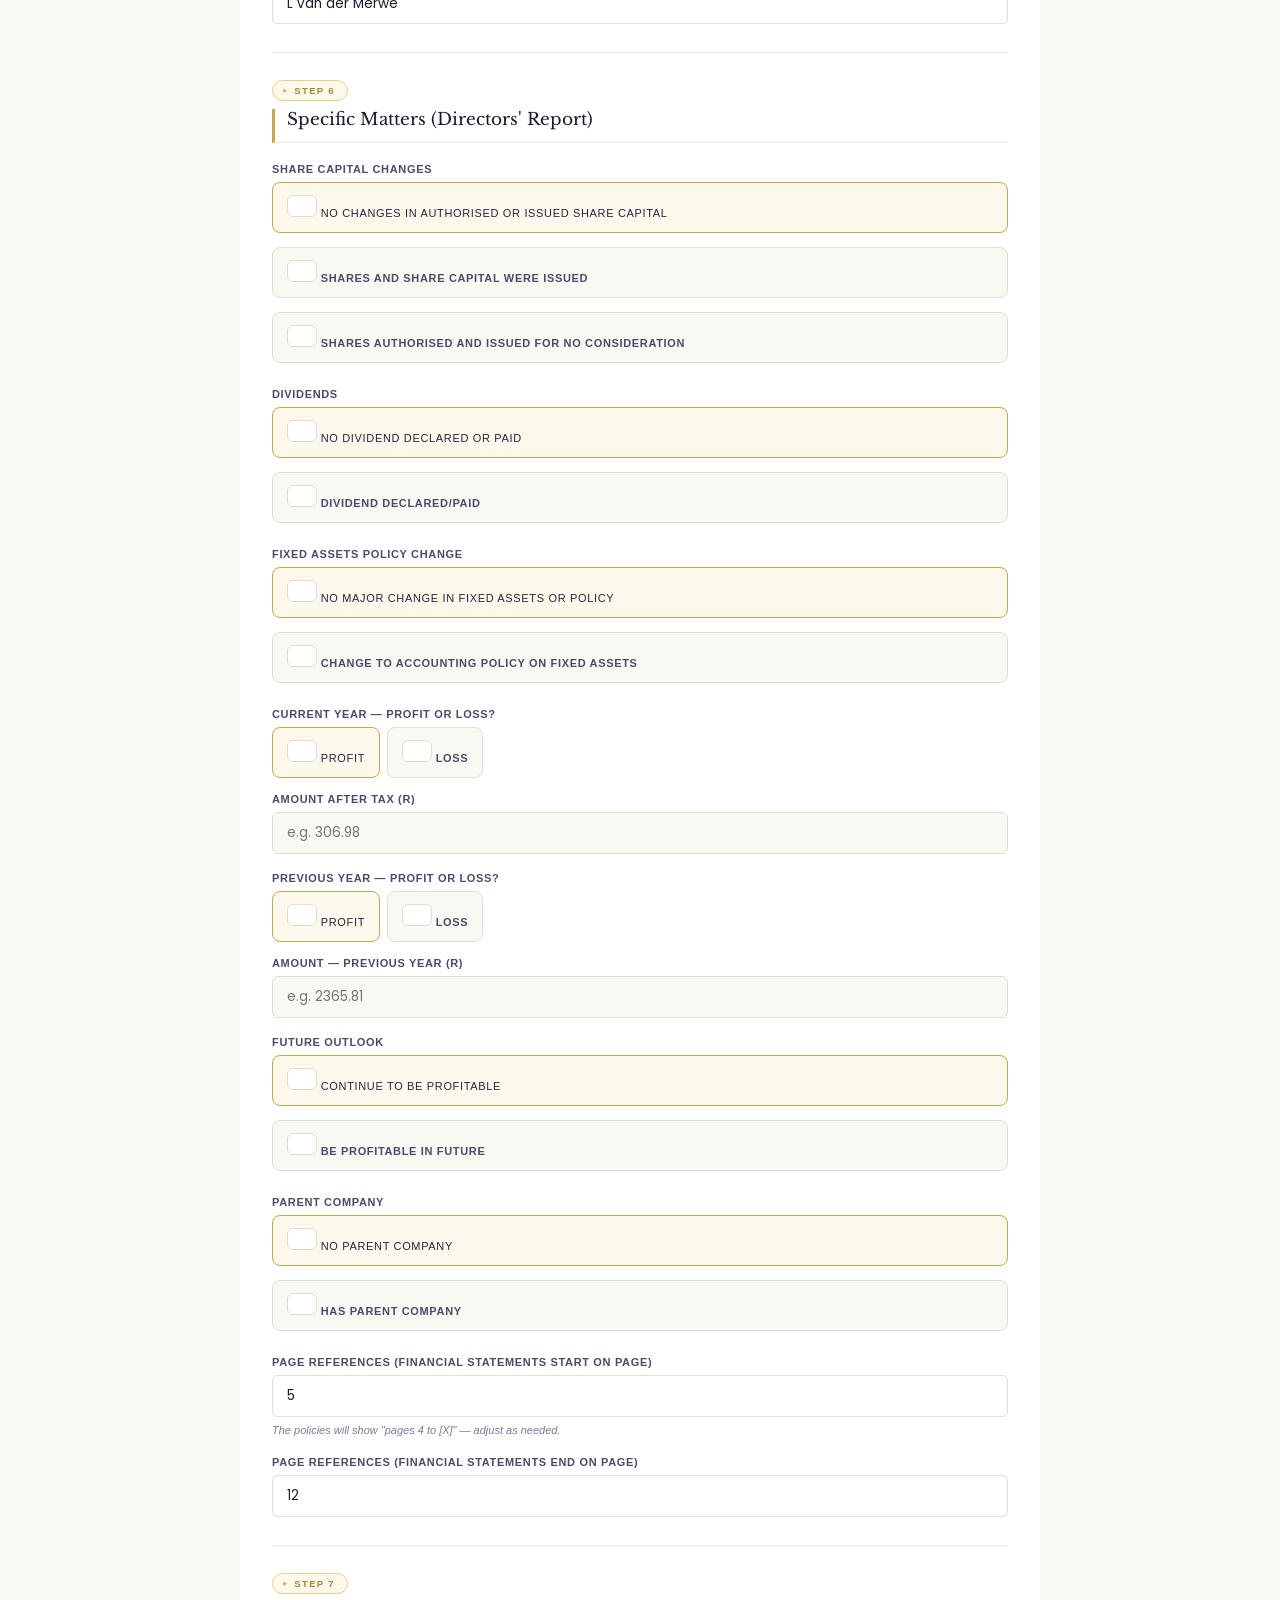
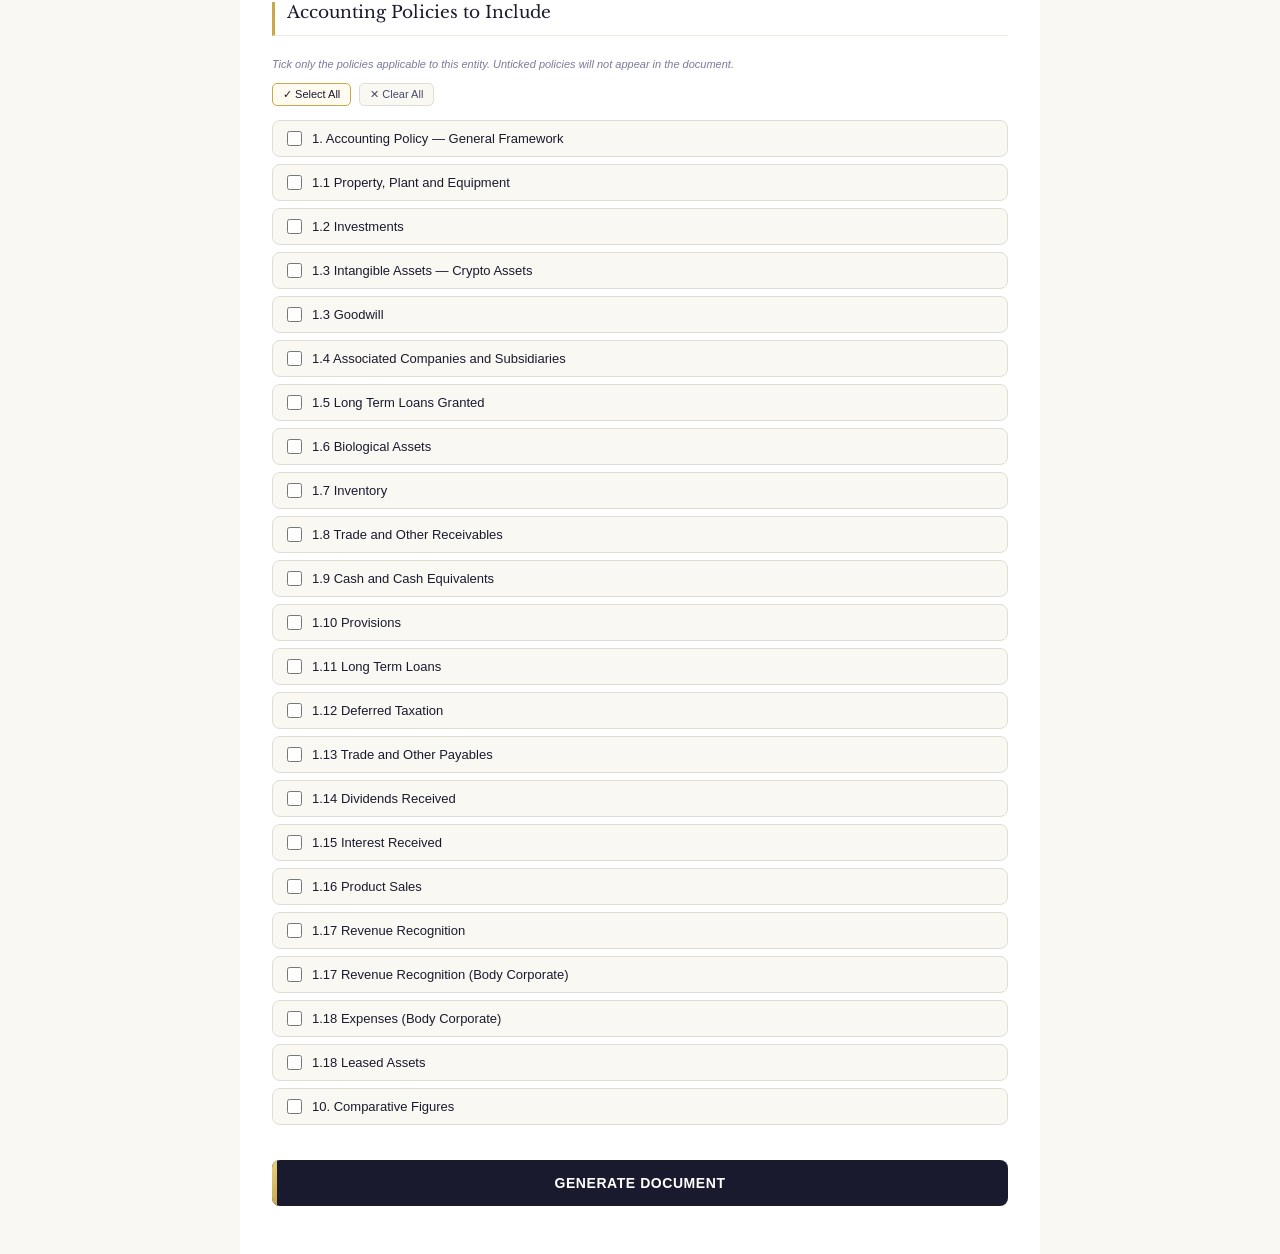
==== commit af04fd37: "Fix letterhead" ====
--- a/index.html
+++ b/index.html
@@ -19,7 +19,7 @@
     <header
       style="background:#fff; border-bottom: 3px solid #c9a84c; padding: 0; display:flex; flex-direction:column; align-items:center;">
 
-      <img src="logo.jpg" alt="VDM Chartered Accountants Logo"
+      <img src="images/logo.jpg" alt="VDM Chartered Accountants Logo"
         style="width:100%; max-height:130px; object-fit:contain; object-position:center; display:block;">
 
       <div style="text-align:center; padding: 8px 0 10px; background:#fff; width:100%;">
@@ -45,7 +45,6 @@
       <span id="toggle-label">Show Preview</span>
     </button>
   </div>
-  </div><!-- /sticky-header-area -->
 
   <div class="app form-only" id="app-container">
 
@@ -123,57 +122,63 @@
       <div class="step-label">Step 2</div>
       <div class="section-title">General Information</div>
 
-      <div class="field-group">
-        <label id="label-entityName">Company Name (as it appears on documents)</label>
-        <input type="text" id="companyName" placeholder="e.g. Aruba 33 (Proprietary) Limited" oninput="liveUpdate()">
-      </div>
-
-      <div class="field-group" id="att-reg-toggle-group" style="display:none;">
-        <label style="font-size:13px;font-weight:600;color:var(--ink);">Does the firm have a registration
-          number?</label>
-        <div class="options-group" style="margin-top:4px;flex-direction:row;flex-wrap:wrap;">
-          <label class="option-pill"><input type="radio" name="attHasReg" value="yes" checked
-              onchange="toggleAttReg(); liveUpdate()"> Yes</label>
-          <label class="option-pill"><input type="radio" name="attHasReg" value="no"
-              onchange="toggleAttReg(); liveUpdate()"> No</label>
-        </div>
-      </div>
-
-      <div class="field-group" id="reg-number-group">
-        <label id="label-regNumber">Registration Number</label>
-        <input type="text" id="regNumber" placeholder="e.g. 2002/002880/07" oninput="liveUpdate()">
-      </div>
-
-      <div class="field-group">
-        <label>Financial Year End</label>
-        <div class="date-input-wrap">
-          <input type="text" id="yearEnd" placeholder="e.g. 28 February 2025"
-            oninput="autoFillPrevYear(); liveUpdate()">
-          <button type="button" class="btn-cal" onclick="toggleCal('cal-yearEnd')" title="Pick date">&#x1f4c5;</button>
-          <div id="cal-yearEnd" class="cal-popup hidden"></div>
-        </div>
-      </div>
-
-      <div class="field-group">
-        <label>Previous Year End <span style="font-weight:400;color:#9090b0;font-size:11px;">(auto-filled from year
-            end)</span></label>
-        <div class="date-input-wrap">
-          <input type="text" id="prevYearEnd" placeholder="Auto-filled when year end is entered" oninput="liveUpdate()"
-            style="background:#f9f7f2;">
-          <button type="button" class="btn-cal" onclick="toggleCal('cal-prevYearEnd')"
-            title="Pick date">&#x1f4c5;</button>
-          <div id="cal-prevYearEnd" class="cal-popup hidden"></div>
-        </div>
-      </div>
-
-      <div class="field-group">
-        <label>Nature of Business</label>
-        <input type="text" id="natureBusiness" placeholder="e.g. rental of property" oninput="liveUpdate()">
-      </div>
-
-      <div class="field-group">
-        <label>Main Source of Income</label>
-        <input type="text" id="mainIncome" placeholder="e.g. rent received" oninput="liveUpdate()">
+      <div class="form-grid">
+        <!-- Row 1: Company Name — full width -->
+        <div class="field-group form-grid-full">
+          <label id="label-entityName">Company Name (as it appears on documents)</label>
+          <input type="text" id="companyName" placeholder="e.g. Aruba 33 (Proprietary) Limited" oninput="liveUpdate()">
+        </div>
+
+        <!-- Attorneys reg toggle — full width, hidden by default -->
+        <div class="field-group form-grid-full" id="att-reg-toggle-group" style="display:none;">
+          <label style="font-size:13px;font-weight:600;color:var(--ink);">Does the firm have a registration
+            number?</label>
+          <div class="options-group" style="margin-top:4px;flex-direction:row;flex-wrap:wrap;">
+            <label class="option-pill"><input type="radio" name="attHasReg" value="yes" checked
+                onchange="toggleAttReg(); liveUpdate()"> Yes</label>
+            <label class="option-pill"><input type="radio" name="attHasReg" value="no"
+                onchange="toggleAttReg(); liveUpdate()"> No</label>
+          </div>
+        </div>
+
+        <!-- Row 2: Registration Number + Financial Year End -->
+        <div class="field-group" id="reg-number-group">
+          <label id="label-regNumber">Registration Number</label>
+          <input type="text" id="regNumber" placeholder="e.g. 2002/002880/07" oninput="liveUpdate()">
+        </div>
+
+        <div class="field-group">
+          <label>Financial Year End</label>
+          <div class="date-input-wrap">
+            <input type="text" id="yearEnd" placeholder="e.g. 28 February 2025"
+              oninput="autoFillPrevYear(); liveUpdate()">
+            <button type="button" class="btn-cal" onclick="toggleCal('cal-yearEnd')" title="Pick date">&#x1f4c5;</button>
+            <div id="cal-yearEnd" class="cal-popup hidden"></div>
+          </div>
+        </div>
+
+        <!-- Row 3: Previous Year End + Nature of Business -->
+        <div class="field-group">
+          <label>Previous Year End <span style="font-weight:400;color:#9090b0;font-size:11px;">(auto-filled)</span></label>
+          <div class="date-input-wrap">
+            <input type="text" id="prevYearEnd" placeholder="Auto-filled from year end" oninput="liveUpdate()"
+              style="background:#f9f7f2;">
+            <button type="button" class="btn-cal" onclick="toggleCal('cal-prevYearEnd')"
+              title="Pick date">&#x1f4c5;</button>
+            <div id="cal-prevYearEnd" class="cal-popup hidden"></div>
+          </div>
+        </div>
+
+        <div class="field-group">
+          <label>Nature of Business</label>
+          <input type="text" id="natureBusiness" placeholder="e.g. rental of property" oninput="liveUpdate()">
+        </div>
+
+        <!-- Row 4: Main Source of Income — full width -->
+        <div class="field-group form-grid-full">
+          <label>Main Source of Income</label>
+          <input type="text" id="mainIncome" placeholder="e.g. rent received" oninput="liveUpdate()">
+        </div>
       </div>
 
       <hr class="form-divider">
@@ -1117,4 +1122,4 @@
   <script src="js/app.js"></script>
 </body>
 
-</html>
+</html>
--- a/css/styles.css
+++ b/css/styles.css
@@ -4,36 +4,36 @@
 
 :root {
   /* Core palette */
-  --ink:          #1a1a2e;
-  --ink-mid:      #252540;
-  --ink-light:    #4a4a6a;
-  --ink-muted:    #7a7a9a;
-  --gold:         #c9a84c;
-  --gold-dark:    #a8882e;
-  --gold-light:   #e8d080;
-  --gold-pale:    #fffbf0;
-  --gold-faint:   #fdf8ec;
-  --cream:        #faf8f3;
-  --cream-dark:   #f2ede3;
-  --white:        #ffffff;
-  --border:       #e2ddd3;
+  --ink: #1a1a2e;
+  --ink-mid: #252540;
+  --ink-light: #4a4a6a;
+  --ink-muted: #7a7a9a;
+  --gold: #c9a84c;
+  --gold-dark: #a8882e;
+  --gold-light: #e8d080;
+  --gold-pale: #fffbf0;
+  --gold-faint: #fdf8ec;
+  --cream: #faf8f3;
+  --cream-dark: #f2ede3;
+  --white: #ffffff;
+  --border: #e2ddd3;
   --border-light: #ede9e0;
-  --success:      #2d7a4f;
+  --success: #2d7a4f;
   --success-pale: #edf7f1;
-  --panel:        #f4f1ea;
-  --error:        #c0392b;
+  --panel: #f4f1ea;
+  --error: #c0392b;
 
   /* Shadows */
-  --shadow-xs: 0 1px 2px rgba(0,0,0,0.06);
-  --shadow-sm: 0 2px 6px rgba(0,0,0,0.08);
-  --shadow-md: 0 4px 18px rgba(0,0,0,0.10);
-  --shadow-lg: 0 8px 32px rgba(0,0,0,0.14);
-  --shadow-gold: 0 0 0 3px rgba(201,168,76,0.18);
+  --shadow-xs: 0 1px 2px rgba(0, 0, 0, 0.06);
+  --shadow-sm: 0 2px 6px rgba(0, 0, 0, 0.08);
+  --shadow-md: 0 4px 18px rgba(0, 0, 0, 0.10);
+  --shadow-lg: 0 8px 32px rgba(0, 0, 0, 0.14);
+  --shadow-gold: 0 0 0 3px rgba(201, 168, 76, 0.18);
 
   /* Layout */
   --radius-xs: 4px;
   --radius-sm: 6px;
-  --radius:    8px;
+  --radius: 8px;
   --radius-lg: 12px;
   --radius-xl: 16px;
 
@@ -44,7 +44,9 @@
 }
 
 /* ── RESET ── */
-*, *::before, *::after {
+*,
+*::before,
+*::after {
   box-sizing: border-box;
   margin: 0;
   padding: 0;
@@ -135,7 +137,7 @@
   gap: 7px;
   padding: 6px 16px;
   background: transparent;
-  border: 1.5px solid rgba(201,168,76,0.7);
+  border: 1.5px solid rgba(201, 168, 76, 0.7);
   border-radius: 20px;
   color: var(--gold);
   font-family: 'Poppins', sans-serif;
@@ -149,7 +151,7 @@
 }
 
 .btn-toggle-preview:hover {
-  background: rgba(201,168,76,0.12);
+  background: rgba(201, 168, 76, 0.12);
   border-color: var(--gold);
 }
 
@@ -288,6 +290,23 @@
   opacity: 0.5;
 }
 
+/* ── FORM GRID (2-column layout) ── */
+.form-grid {
+  display: grid;
+  grid-template-columns: 1fr 1fr;
+  gap: 0 18px;
+}
+
+.form-grid-full {
+  grid-column: 1 / -1;
+}
+
+@media (max-width: 600px) {
+  .form-grid {
+    grid-template-columns: 1fr;
+  }
+}
+
 /* ── FIELD GROUPS ── */
 .field-group {
   margin-bottom: 18px;
@@ -804,7 +823,7 @@
 
 .btn-print:hover {
   background: #1f5c3a;
-  box-shadow: 0 2px 10px rgba(45,122,79,0.35);
+  box-shadow: 0 2px 10px rgba(45, 122, 79, 0.35);
 }
 
 .btn-print.visible {
@@ -950,13 +969,11 @@
 .preview-panel {
   background: #e8e5dd;
   background-image:
-    repeating-linear-gradient(
-      0deg,
+    repeating-linear-gradient(0deg,
       transparent,
       transparent 27px,
-      rgba(0,0,0,0.025) 27px,
-      rgba(0,0,0,0.025) 28px
-    );
+      rgba(0, 0, 0, 0.025) 27px,
+      rgba(0, 0, 0, 0.025) 28px);
   padding: 36px 32px;
   overflow-y: auto;
   scrollbar-width: thin;
@@ -1010,7 +1027,7 @@
   max-width: 740px;
   margin: 0 auto 32px;
   padding: 52px 64px 60px;
-  box-shadow: 0 2px 12px rgba(0,0,0,0.1), 0 8px 32px rgba(0,0,0,0.08);
+  box-shadow: 0 2px 12px rgba(0, 0, 0, 0.1), 0 8px 32px rgba(0, 0, 0, 0.08);
   font-family: 'Poppins', sans-serif;
   font-size: 9.5pt;
   line-height: 1.55;
@@ -1023,11 +1040,12 @@
 }
 
 .letterhead-img {
-  width: 100%;
+  width: calc(100% + 128px);
+  margin-left: -64px;
+  margin-top: -52px;
   display: block;
   margin-bottom: 18px;
-  max-height: 160px;
-  object-fit: cover;
+  object-fit: contain;
   object-position: top center;
 }
 
@@ -1138,7 +1156,7 @@
   max-width: 740px;
   margin: 0 auto 32px;
   padding: 52px 64px 60px;
-  box-shadow: 0 2px 12px rgba(0,0,0,0.1), 0 8px 32px rgba(0,0,0,0.08);
+  box-shadow: 0 2px 12px rgba(0, 0, 0, 0.1), 0 8px 32px rgba(0, 0, 0, 0.08);
   font-family: 'Poppins', sans-serif;
   font-size: 9.5pt;
   line-height: 1.55;
@@ -1147,13 +1165,12 @@
   min-height: 1100px;
   display: flex;
   flex-direction: column;
-  justify-content: space-between;
 }
 
 .cover-title-block {
   text-align: left;
-  margin-bottom: 36px;
-  padding-bottom: 20px;
+  margin-bottom: 0;
+  padding-bottom: 14px;
   border-bottom: 2px solid #111;
 }
 
@@ -1162,48 +1179,73 @@
   font-weight: 700;
   text-transform: uppercase;
   letter-spacing: 0.06em;
-  margin-bottom: 6px;
+  margin-bottom: 4px;
 }
 
 .cover-title-block .co-reg {
   font-size: 10pt;
   font-style: italic;
-  margin-bottom: 10px;
+  margin-bottom: 6px;
 }
 
 .cover-title-block .cover-year {
   font-size: 11pt;
   font-weight: 700;
   letter-spacing: 0.04em;
-  margin-top: 8px;
+  margin-top: 6px;
 }
 
 .cover-title-block .cover-subtitle {
   font-size: 10pt;
-  margin-top: 4px;
+  margin-top: 2px;
   letter-spacing: 0.03em;
+}
+
+.cover-info-section {
+  flex: 1;
+  display: flex;
+  flex-direction: column;
+  justify-content: center;
+}
+
+.cover-section-heading {
+  font-family: 'Poppins', sans-serif;
+  font-size: 10pt;
+  text-align: left;
+  text-transform: uppercase;
+  letter-spacing: 0.08em;
+  margin: 0 0 8px;
+  font-weight: 700;
+  padding-bottom: 6px;
+  border-bottom: 1px solid #ccc;
 }
 
 .cover-info-table {
   width: 100%;
   border-collapse: collapse;
   font-size: 9pt;
-  margin-top: 8px;
+  margin-top: 4px;
 }
 
 .cover-info-table tr {
+  border-bottom: 1px solid #eee;
+}
+
+.cover-info-table tr:last-child {
   border-bottom: none;
 }
 
 .cover-info-table td {
-  padding: 7px 4px;
+  padding: 8px 4px;
   vertical-align: top;
+  line-height: 1.45;
 }
 
 .cover-info-table td:first-child {
   font-weight: 700;
-  width: 46%;
+  width: 42%;
   color: #222;
+  white-space: nowrap;
 }
 
 .cover-info-table td:last-child {
@@ -1221,12 +1263,16 @@
 
 .letterhead-footer {
   margin-top: auto;
-  padding-top: 12px;
-  border-top: 1px solid #bbb;
-  font-size: 7.5pt;
-  color: #555;
   text-align: center;
-  line-height: 1.5;
+}
+
+.letterhead-footer-img {
+  width: calc(100% + 128px);
+  margin-left: -64px;
+  margin-bottom: -60px;
+  display: block;
+  object-fit: contain;
+  object-position: bottom center;
 }
 
 /* ══════════════════════════════
@@ -1253,11 +1299,27 @@
   background: #fffbe6;
 }
 
+/* ── Calendar popup — visibility fix ── */
+.cal-popup {
+  display: block;
+  /* ensure visible state is explicit */
+}
+
+/* ── Prevent calendar being clipped by scrolling panels ── */
+.app.split-view .form-panel {
+  overflow-x: visible;
+}
+
+.date-input-wrap {
+  overflow: visible;
+}
+
 /* ══════════════════════════════
    PRINT STYLES
    ══════════════════════════════ */
 
 @media print {
+
   header,
   .form-panel,
   .preview-placeholder,
@@ -1344,6 +1406,18 @@
     display: none;
   }
 
+  .letterhead-img {
+    width: calc(100% + 40mm) !important;
+    margin-left: -20mm !important;
+    margin-top: -18mm !important;
+  }
+
+  .letterhead-footer-img {
+    width: calc(100% + 40mm) !important;
+    margin-left: -20mm !important;
+    margin-bottom: -16mm !important;
+  }
+
   #document-output {
     display: block !important;
   }
@@ -1352,4 +1426,4 @@
     margin: 0;
     size: A4;
   }
-}
+}
